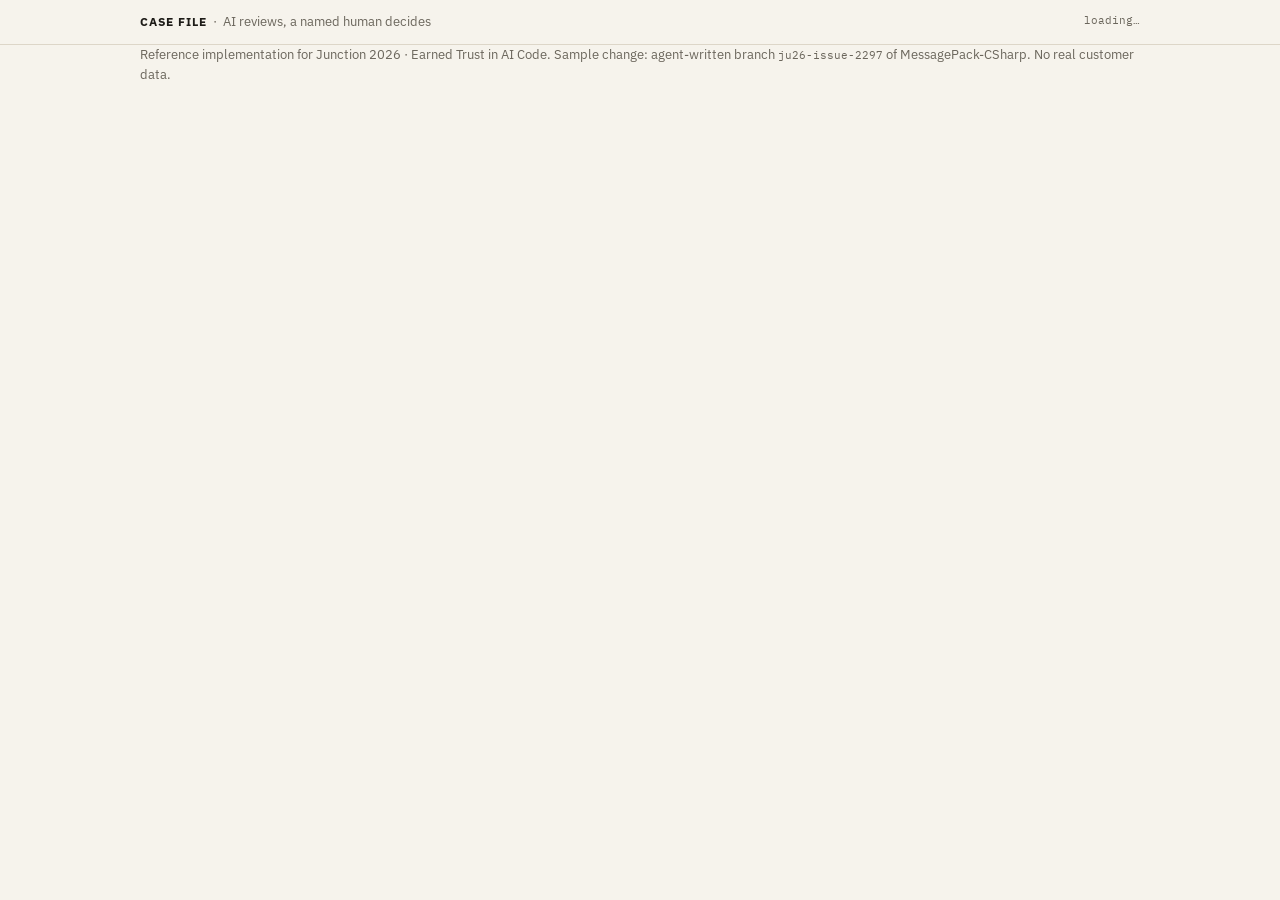
==== web/index.html @ 917d7ec3 "Case-file demo for agent change 2297: checks, review, sign-off server Co-Authored-By: Claude Opus 5." ====
<!doctype html>
<html lang="en">
<head>
<meta charset="utf-8">
<meta name="viewport" content="width=device-width, initial-scale=1">
<title>Case File · Earned Trust</title>
<link rel="preconnect" href="https://fonts.googleapis.com">
<link href="https://fonts.googleapis.com/css2?family=Fraunces:opsz,wght@9..144,500;9..144,700&family=IBM+Plex+Sans:wght@400;500;600&family=IBM+Plex+Mono:wght@400;500&display=swap" rel="stylesheet">
<style>
:root{
  --paper:#f6f3ec; --card:#fffdf8; --ink:#1d1b17; --muted:#6b665c; --rule:#ddd6c8;
  --proven:#2f7a4f; --proven-bg:#e3f1e8;
  --supported:#2d6a8f; --supported-bg:#e2eef5;
  --contested:#b4541a; --contested-bg:#fbeadf;
  --refused:#6b3fa0; --refused-bg:#efe6f8;
  --weak:#8a6d00; --weak-bg:#f7f0d4;
  --unchecked:#6b665c; --unchecked-bg:#ece8df;
  --accent:#1d1b17;
}
@media (prefers-color-scheme: dark){:root{
  --paper:#16150f; --card:#1f1d17; --ink:#ece7da; --muted:#a39d8f; --rule:#37332a;
  --proven:#7fcf9c; --proven-bg:#1c3125; --supported:#8cc3e6; --supported-bg:#1a2b36;
  --contested:#f0a06c; --contested-bg:#3a2417; --refused:#c7a5ef; --refused-bg:#2b2238;
  --weak:#e2c45a; --weak-bg:#332c12; --unchecked:#a39d8f; --unchecked-bg:#2a2720; --accent:#ece7da;
}}
*{box-sizing:border-box}
body{margin:0;background:var(--paper);color:var(--ink);font:15px/1.55 "IBM Plex Sans",system-ui,sans-serif}
code,.mono{font-family:"IBM Plex Mono",ui-monospace,monospace;font-size:.86em}
.wrap{max-width:1040px;margin:0 auto;padding:0 20px}
header.top{border-bottom:1px solid var(--rule);font-size:13px;color:var(--muted)}
header.top .wrap{display:flex;gap:18px;flex-wrap:wrap;justify-content:space-between;padding-block:12px}
header.top b{color:var(--ink);letter-spacing:.08em;text-transform:uppercase;font-size:12px}
h1,h2{font-family:Fraunces,Georgia,serif;font-weight:700;letter-spacing:-.01em}
h1{font-size:clamp(28px,4.4vw,44px);line-height:1.08;margin:34px 0 10px;overflow-wrap:anywhere}
h2{font-size:24px;margin:0 0 4px}
.lede{color:var(--muted);max-width:68ch;margin:0 0 6px}
section{padding:34px 0;border-bottom:1px solid var(--rule)}
.sec-head{display:flex;align-items:baseline;gap:12px;margin-bottom:16px;flex-wrap:wrap}
.sec-num{font-family:"IBM Plex Mono";color:var(--muted);font-size:13px}
.sub{color:var(--muted);font-size:14px;margin:0 0 18px;max-width:72ch}

.req{background:var(--card);border:1px solid var(--rule);border-left:4px solid var(--ink);padding:16px 18px;margin:20px 0;border-radius:4px}
.req .id{font-family:"IBM Plex Mono";font-weight:500;font-size:13px}
.req blockquote{margin:8px 0 10px;font-family:Fraunces,Georgia,serif;font-size:18px;line-height:1.4}
.req ul{margin:0;padding-left:0;list-style:none;font-size:14px}
.req li{padding:3px 0}.req li code{margin-right:8px;color:var(--muted)}

.funnel{display:grid;grid-template-columns:repeat(4,1fr);gap:10px;margin:26px 0 8px}
.fstep{background:var(--card);border:1px solid var(--rule);border-radius:6px;padding:14px 14px 12px;position:relative}
.fstep .n{font-family:Fraunces,Georgia,serif;font-size:40px;font-weight:700;line-height:1}
.fstep .l{font-size:13px;color:var(--muted);margin-top:6px}
.fstep.you{background:var(--ink);color:var(--paper);border-color:var(--ink)}
.fstep.you .l{color:var(--paper);opacity:.8}
.bar{display:flex;height:10px;border-radius:5px;overflow:hidden;margin:14px 0 4px;border:1px solid var(--rule)}
.bar span{display:block}
.legend{display:flex;gap:14px;flex-wrap:wrap;font-size:12px;color:var(--muted)}
.legend i{display:inline-block;width:9px;height:9px;border-radius:2px;margin-right:5px;vertical-align:-1px}

.chip{display:inline-block;font:500 11px/1 "IBM Plex Mono";text-transform:uppercase;letter-spacing:.06em;padding:5px 7px;border-radius:3px;white-space:nowrap}
.s-proven{color:var(--proven);background:var(--proven-bg)}
.s-supported{color:var(--supported);background:var(--supported-bg)}
.s-contested,.s-false{color:var(--contested);background:var(--contested-bg)}
.s-refused,.s-unstated{color:var(--refused);background:var(--refused-bg)}
.s-weak-evidence,.s-misleading,.s-partly-true{color:var(--weak);background:var(--weak-bg)}
.s-unchecked{color:var(--unchecked);background:var(--unchecked-bg)}

table{width:100%;border-collapse:collapse;font-size:14px}
th{text-align:left;font-weight:500;color:var(--muted);font-size:12px;text-transform:uppercase;letter-spacing:.06em;padding:8px 10px;border-bottom:1px solid var(--rule)}
td{padding:11px 10px;border-bottom:1px solid var(--rule);vertical-align:top}
td.q{font-family:Fraunces,Georgia,serif;font-size:16px}
.tbl{background:var(--card);border:1px solid var(--rule);border-radius:6px;overflow-x:auto}

.card{background:var(--card);border:1px solid var(--rule);border-radius:6px;margin:0 0 16px;overflow:hidden}
.card .hd{display:flex;gap:10px;align-items:center;padding:14px 18px 0;flex-wrap:wrap}
.card .hd .fid{font-family:"IBM Plex Mono";color:var(--muted);font-size:13px}
.card .hd .rq{margin-left:auto;font-family:"IBM Plex Mono";font-size:12px;color:var(--muted)}
.card h3{font-family:Fraunces,Georgia,serif;font-size:20px;margin:8px 18px 6px;line-height:1.25}
.card p{margin:0 18px 12px;max-width:80ch}
.ev{margin:0 18px 12px;border-top:1px dashed var(--rule)}
.ev-row{display:grid;grid-template-columns:86px 1fr;gap:10px;padding:9px 0;border-bottom:1px dashed var(--rule);font-size:13.5px}
.ev-row:last-child{border-bottom:0}
.ev-kind{font:500 10.5px/1.9 "IBM Plex Mono";text-transform:uppercase;letter-spacing:.06em;color:var(--muted)}
.ev-kind.machine::before{content:"■ ";color:var(--proven)}
.ev-kind.diff::before{content:"■ ";color:var(--supported)}
.ev-res{font-family:"IBM Plex Mono";font-size:12.5px;word-break:break-word}
.rerun{display:flex;gap:8px;align-items:flex-start;margin-top:5px}
.rerun code{flex:1;background:var(--paper);border:1px solid var(--rule);padding:5px 7px;border-radius:3px;font-size:11.5px;white-space:pre-wrap;word-break:break-all;color:var(--muted)}
.rerun button{font:11px "IBM Plex Mono";border:1px solid var(--rule);background:var(--card);color:var(--ink);padding:5px 7px;border-radius:3px;cursor:pointer}
.note{margin:0 18px 12px;padding:10px 12px;border-radius:4px;font-size:13.5px;background:var(--paper)}
.note b{font-weight:600}
.ask{background:var(--ink);color:var(--paper);padding:14px 18px;margin-top:4px}
.ask .qq{font-family:Fraunces,Georgia,serif;font-size:17px;margin-bottom:10px}
.ask label{display:inline-flex;gap:6px;align-items:center;margin:0 16px 6px 0;font-size:14px;cursor:pointer}
.ask input{accent-color:var(--paper)}
.opts{margin:0 18px 12px;padding-left:18px;font-size:14px}

.grid2{display:grid;grid-template-columns:1fr 1fr;gap:16px}
.mini{background:var(--card);border:1px solid var(--rule);border-radius:6px;padding:14px 16px}
.mini h4{margin:6px 0 4px;font-size:15px;font-weight:600}
.mini p{margin:0;font-size:13.5px;color:var(--muted)}
details{margin-top:8px;font-size:13px}
summary{cursor:pointer;color:var(--muted)}
.hist{font-family:"IBM Plex Mono";font-size:12px;margin-top:8px}
.hist div{display:flex;gap:10px;padding:2px 0}.hist div span:first-child{min-width:40px;text-align:right;color:var(--muted)}

.trust{font:500 11px "IBM Plex Mono";text-transform:uppercase;letter-spacing:.05em}
.t-machine-verified{color:var(--proven)}.t-earned{color:var(--supported)}.t-probation{color:var(--weak)}.t-never-delegated{color:var(--refused)}

.receipt{background:var(--card);border:1px solid var(--ink);border-radius:6px;padding:22px;font-size:14px;position:relative}
.receipt h3{font-family:Fraunces,Georgia,serif;margin:0 0 4px;font-size:22px}
.receipt .meta{font-family:"IBM Plex Mono";font-size:12px;color:var(--muted);margin-bottom:16px}
.receipt h4{font-size:12px;text-transform:uppercase;letter-spacing:.08em;color:var(--muted);margin:18px 0 6px;font-weight:500}
.receipt ul{margin:0;padding-left:18px}.receipt li{margin:3px 0}
.receipt input[type=text],.receipt textarea{width:100%;font:inherit;background:var(--paper);color:var(--ink);border:1px solid var(--rule);border-radius:4px;padding:9px 10px}
.receipt textarea{min-height:84px;resize:vertical}
.dec{display:flex;gap:8px;flex-wrap:wrap}
.dec label{border:1px solid var(--rule);padding:8px 12px;border-radius:4px;cursor:pointer;background:var(--paper)}
.dec input{margin-right:6px}
.sign{margin-top:18px;display:flex;gap:14px;align-items:center;flex-wrap:wrap}
.sign button{font:600 15px "IBM Plex Sans";background:var(--ink);color:var(--paper);border:0;padding:12px 22px;border-radius:4px;cursor:pointer}
.sign button:disabled{opacity:.4;cursor:not-allowed}
.sign .why{font-size:13px;color:var(--muted)}
.warn{color:var(--contested)}
.log td{font-size:13px}
footer{padding:30px 0 60px;color:var(--muted);font-size:13px}
@media (max-width:760px){
  .funnel{grid-template-columns:1fr 1fr}
  .grid2{grid-template-columns:1fr}
  .ev-row{grid-template-columns:1fr}
  .card .hd .rq{margin-left:0}
}
</style>
</head>
<body>
<header class="top"><div class="wrap">
  <span><b>Case file</b> &nbsp;·&nbsp; AI reviews, a named human decides</span>
  <span class="mono" id="meta">loading…</span>
</div></header>

<main class="wrap" id="app"></main>

<footer class="wrap">
  Reference implementation for Junction 2026 · Earned Trust in AI Code. Sample change: agent-written branch
  <code>ju26-issue-2297</code> of MessagePack-CSharp. No real customer data.
</footer>

<script>
const $ = (s, el=document) => el.querySelector(s);
const esc = s => String(s ?? "").replace(/[&<>"']/g, c => ({"&":"&amp;","<":"&lt;",">":"&gt;",'"':"&quot;","'":"&#39;"}[c]));
const LABEL = {"proven":"Proven","supported":"Supported","contested":"Contested","refused":"Refused to decide",
  "weak-evidence":"Weak evidence","unchecked":"Not checked","false":"False","partly-true":"Partly true",
  "misleading":"Misleading","unstated":"Not mentioned"};
const chip = s => `<span class="chip s-${s}">${LABEL[s]||s}</span>`;
const short = p => p.split("/").pop();

async function main(){
  const c = await (await fetch("/api/case/2297")).json();
  const r = c.review, k = c.checks, ch = r.change;
  const snap = k.checks.find(x=>x.id==="snapshot-shape"), pairs = k.checks.find(x=>x.id==="template-pairs");
  const decide = r.findings.filter(f=>["contested","refused"].includes(f.status));
  const glance = r.findings.filter(f=>!["contested","refused"].includes(f.status));
  const total = k.files_total, proven = snap.passed, nDecide = decide.length;
  const skim = total - proven;
  $("#meta").textContent = `${ch.id} · commit ${k.head_commit.slice(0,8)} · evidence ${c.evidence_hash}`;

  $("#app").innerHTML = `
  <h1>${esc(ch.title)}</h1>
  <p class="lede">Written by a ${esc(ch.author)}. Reviewed by ${esc(ch.reviewer)}.
  The reviewer does not approve anything: it sorts what it can prove from what a person must decide, and shows its evidence.</p>

  <div class="req">
    <span class="id">${esc(ch.requirement.id)}</span> · <a href="${esc(ch.requirement.source)}">source issue</a>
    <blockquote>“${esc(ch.requirement.text)}”</blockquote>
    <ul>${ch.requirement.acceptance.map(a=>`<li><code>${a.id}</code>${esc(a.text)}</li>`).join("")}</ul>
  </div>

  <div class="funnel">
    <div class="fstep"><div class="n">${total}</div><div class="l">files changed, ${k.lines[0]} lines added</div></div>
    <div class="fstep"><div class="n">${proven}</div><div class="l">proven by a re-runnable check. Nobody needs to read them</div></div>
    <div class="fstep"><div class="n">${skim - 0}</div><div class="l">left after the checks, grouped into ${glance.length + nDecide} findings</div></div>
    <div class="fstep you"><div class="n">${nDecide}</div><div class="l">decisions only the owner can make</div></div>
  </div>
  <div class="bar">
    <span style="flex:${proven};background:var(--proven)"></span>
    <span style="flex:${skim-1};background:var(--supported)"></span>
    <span style="flex:1;background:var(--refused)"></span>
  </div>
  <div class="legend"><span><i style="background:var(--proven)"></i>machine-proven</span><span><i style="background:var(--supported)"></i>explained, glance</span><span><i style="background:var(--refused)"></i>policy file, human decides</span></div>

  <section>
    <div class="sec-head"><span class="sec-num">01</span><h2>The story the change tells, checked</h2></div>
    <p class="sub">An agent's account of its own change is a set of claims, not evidence. Each claim is checked against the diff and against outside sources.</p>
    <div class="tbl"><table>
      <tr><th>The change says</th><th>Where</th><th>Verdict</th><th>See</th></tr>
      ${r.story.map(s=>`<tr><td class="q">${esc(s.claim)}</td><td class="mono">${esc(s.where)}</td><td>${chip(s.verdict)}</td><td class="mono"><a href="#${s.ref}">${s.ref}</a></td></tr>`).join("")}
    </table></div>
  </section>

  <section>
    <div class="sec-head"><span class="sec-num">02</span><h2>Needs your decision</h2></div>
    <p class="sub">What the reviewer found that changes whether the requirement is met, and what it refused to decide. Answer these and you have reviewed the risky part of the change.</p>
    ${decide.map(findingCard).join("")}
  </section>

  <section>
    <div class="sec-head"><span class="sec-num">03</span><h2>Worth a glance</h2></div>
    <p class="sub">Explained by the reviewer, with the reason shown. Read the summary; open the evidence only if it does not add up.</p>
    ${glance.map(findingCard).join("")}
  </section>

  <section>
    <div class="sec-head"><span class="sec-num">04</span><h2>Proven by machine</h2></div>
    <p class="sub">Deterministic checks with no language model involved. Anyone can re-run them and get the same answer.</p>
    <div class="grid2">
      <div class="mini">${chip("proven")}<h4>${esc(r.proven[0].title)}</h4>
        <p>${esc(snap.method)} Linked to <code>${r.proven[0].requirement}</code>.</p>
        <div class="rerun"><code>${esc(snap.rerun)}</code><button data-copy>copy</button></div>
        <details><summary>Every line added across ${proven} files</summary><div class="hist">
          ${k.snapshot_histogram.map(([l,n])=>`<div><span>${n}</span><span>${esc(l)}</span></div>`).join("")}</div></details>
        <details><summary>${snap.failed} exceptions, explained by F2</summary><div class="hist">
          ${snap.exceptions.map(e=>`<div><span>✕</span><span>${esc(short(e.file))}</span></div>`).join("")}</div></details>
      </div>
      <div class="mini">${chip("proven")}<h4>${esc(r.proven[1].title)}</h4>
        <p>${esc(pairs.method)}</p>
        <div class="hist">${pairs.pairs.map(p=>`<div><span>${p.tt_attrs}=${p.cs_attrs}</span><span>${esc(short(p.template))}</span></div>`).join("")}</div>
        <h4 style="margin-top:14px">${esc(r.proven[2].title)}</h4>
      </div>
    </div>
  </section>

  <section>
    <div class="sec-head"><span class="sec-num">05</span><h2>Not checked, and why</h2></div>
    <p class="sub">The reviewer states what it did not check, so the owner signs off knowing it.</p>
    <div class="tbl"><table>
      <tr><th>Not checked</th><th>Why</th></tr>
      ${r.not_checked.map(n=>`<tr><td>${chip("unchecked")} &nbsp;${esc(n.what)}</td><td>${esc(n.why)}</td></tr>`).join("")}
    </table></div>
  </section>

  <section>
    <div class="sec-head"><span class="sec-num">06</span><h2>Where human attention goes</h2></div>
    <p class="sub">Risk: <b>${esc(r.routing.risk)}</b>. ${esc(r.routing.why)} How much a person reads depends on how much trust each area has earned from past reviews.</p>
    <div class="tbl"><table>
      <tr><th>Area</th><th>Files</th><th>Trust</th><th>Human effort</th></tr>
      ${r.routing.areas.map(a=>`<tr><td>${esc(a.area)}</td><td class="mono">${a.files}</td><td class="trust t-${a.trust.replace(/ /g,"-")}">${esc(a.trust)}</td><td>${esc(a.human)}</td></tr>`).join("")}
    </table></div>
  </section>

  <section id="signoff">
    <div class="sec-head"><span class="sec-num">07</span><h2>Sign-off</h2></div>
    <p class="sub">The owner signs what was checked, what was not, and the risk they accept. The signature is tied to this commit and this evidence; if either changes, the sign-off is void.</p>
    <div class="receipt">
      <h3>Receipt · ${esc(ch.id)} → ${esc(ch.requirement.id)}</h3>
      <div class="meta">commit ${k.head_commit.slice(0,12)} · evidence ${c.evidence_hash}</div>
      <h4>Checked, and by what</h4>
      <ul>
        <li>${proven} of ${snap.passed+snap.failed} generated snapshots: shape check (machine)</li>
        <li>${pairs.passed} template pairs: consistency check (machine)</li>
        <li>Attribute availability on netstandard2.0 / .NET Framework 4.6.2: reference-assembly metadata (machine)</li>
        <li>Story vs diff, side fixes, test quality: AI reviewer, findings ${r.findings.map(f=>f.id).join(", ")}</li>
        <li id="r-owner-checks">Decisions on ${decide.map(f=>f.id).join(" and ")}: you</li>
      </ul>
      <h4>Not checked</h4>
      <ul>${r.not_checked.map(n=>`<li>${esc(n.what)}</li>`).join("")}</ul>
      <h4>Spot-check the reviewer (optional, counts towards its track record)</h4>
      <div class="dec">${r.findings.concat(r.proven).map(f=>`<label><input type="checkbox" name="spot" value="${f.id}">${f.id} looked right</label>`).join("")}</div>
      <h4>Residual risk I accept</h4>
      <textarea id="risk" placeholder="e.g. Not run on a netstandard2.0 consumer; relying on reference-assembly metadata."></textarea>
      <h4>Decision</h4>
      <div class="dec">
        <label><input type="radio" name="dec" value="accept">Accept</label>
        <label><input type="radio" name="dec" value="accept-with-conditions">Accept with conditions</label>
        <label><input type="radio" name="dec" value="reject">Send back to the agent</label>
      </div>
      <h4>Owner</h4>
      <input type="text" id="owner" placeholder="Your full name" autocomplete="name">
      <div class="sign"><button id="signbtn" disabled>Sign as owner</button><span class="why" id="why"></span></div>
    </div>
    <h4 style="margin:26px 0 8px;font-size:12px;text-transform:uppercase;letter-spacing:.08em;color:var(--muted);font-weight:500">Decision log</h4>
    <div class="tbl log"><table id="log"></table></div>
  </section>`;

  document.querySelectorAll("[data-copy]").forEach(b=>b.onclick=()=>{
    navigator.clipboard?.writeText(b.previousElementSibling.textContent); b.textContent="copied";});
  const update = () => {
    const missing = [];
    decide.forEach(f=>{ if(!document.querySelector(`input[name="ans-${f.id}"]:checked`)) missing.push(`answer ${f.id}`); });
    if(!document.querySelector('input[name="dec"]:checked')) missing.push("pick a decision");
    if(!$("#risk").value.trim()) missing.push("state the residual risk");
    if($("#owner").value.trim().split(/\s+/).length<2) missing.push("sign with your full name");
    $("#signbtn").disabled = missing.length>0;
    $("#why").innerHTML = missing.length ? "Still needed: "+missing.join(", ") : "Ready. Your name goes on this change.";
  };
  document.addEventListener("input", update); update();
  $("#signbtn").onclick = async () => {
    const answers = {};
    decide.forEach(f=>answers[f.id]=document.querySelector(`input[name="ans-${f.id}"]:checked`).value);
    const res = await fetch("/api/signoff",{method:"POST",headers:{"Content-Type":"application/json"},body:JSON.stringify({
      change:"2297", evidence_hash:c.evidence_hash, owner:$("#owner").value, answers,
      decision:document.querySelector('input[name="dec"]:checked').value, residual_risk:$("#risk").value,
      spot_checked:[...document.querySelectorAll('input[name="spot"]:checked')].map(x=>x.value)})});
    const j = await res.json();
    $("#why").innerHTML = res.ok ? `Signed ${esc(j.at)}.` : `<span class="warn">${esc(j.error)}</span>`;
    loadLog();
  };
  loadLog();
}

function findingCard(f){
  return `<div class="card" id="${f.id}">
    <div class="hd">${chip(f.status)}<span class="fid">${f.id} · ${esc(f.severity)}</span>
      <span class="rq">${f.requirement ? "→ "+esc(f.requirement) : "→ no requirement asks for this"}</span></div>
    <h3>${esc(f.title)}</h3>
    <p>${esc(f.summary)}</p>
    <div class="ev">${f.evidence.map(e=>`<div class="ev-row"><div class="ev-kind ${e.kind}">${e.kind}</div><div>
      <div>${esc(e.label)}</div><div class="ev-res">${esc(e.result)}</div>
      ${e.rerun?`<div class="rerun"><code>${esc(e.rerun)}</code><button data-copy>copy</button></div>`:""}</div></div>`).join("")}</div>
    ${f.refusal_reason?`<div class="note"><b>Why the reviewer refused:</b> ${esc(f.refusal_reason)}</div>`:""}
    ${f.would_be_wrong_if?`<div class="note"><b>This finding would be wrong if:</b> ${esc(f.would_be_wrong_if)}</div>`:""}
    ${f.suggestion?`<div class="note"><b>Suggested fix:</b> ${esc(f.suggestion)}</div>`:""}
    ${f.owner_question?`<div class="ask"><div class="qq">${esc(f.owner_question)}</div>
      ${(f.options||["Yes, fix before merge","No, keep as is","Unsure, ask a maintainer"]).map(o=>`<label><input type="radio" name="ans-${f.id}" value="${esc(o)}">${esc(o)}</label>`).join("")}</div>`:""}
  </div>`;
}

async function loadLog(){
  const rows = await (await fetch("/api/signoffs")).json();
  $("#log").innerHTML = `<tr><th>When (UTC)</th><th>Owner</th><th>Decision</th><th>Commit · evidence</th><th>Residual risk</th></tr>` +
    (rows.length ? rows.slice().reverse().map(r=>`<tr><td class="mono">${esc(r.at)}</td><td>${esc(r.owner)}</td><td>${esc(r.decision)}</td>
      <td class="mono">${esc(r.commit.slice(0,8))} · ${esc(r.evidence_hash)}</td><td>${esc(r.residual_risk)}</td></tr>`).join("")
      : `<tr><td colspan="5">No sign-offs yet. Nothing merges without one.</td></tr>`);
}
main();
</script>
</body>
</html>
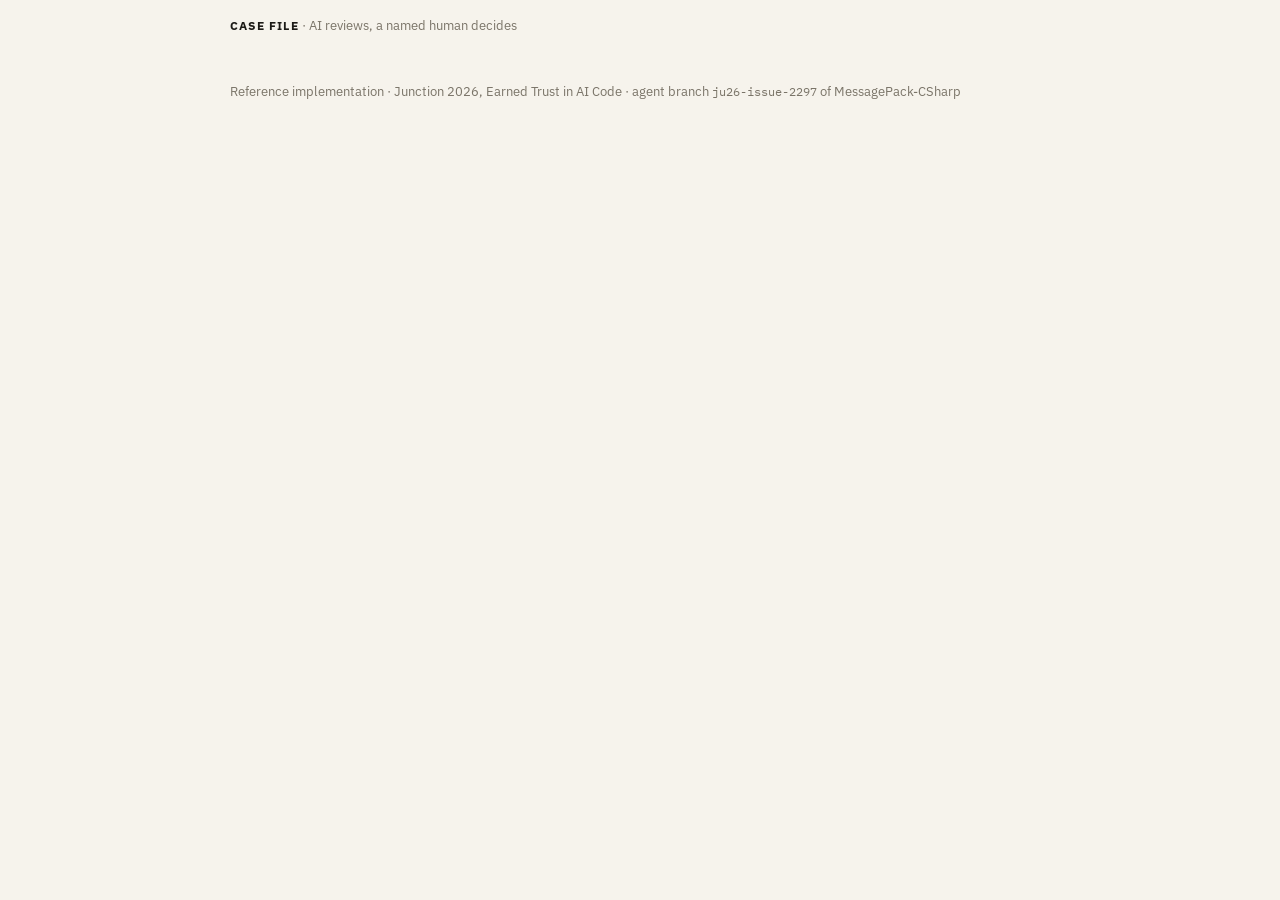
==== commit dcb8b98b: "Simplify case file page and show safety rules Co-Authored-By: Claude Opus 5.5 <noreply@anthropic.com" ====
--- a/web/index.html
+++ b/web/index.html
@@ -5,330 +5,227 @@
 <meta name="viewport" content="width=device-width, initial-scale=1">
 <title>Case File · Earned Trust</title>
 <link rel="preconnect" href="https://fonts.googleapis.com">
-<link href="https://fonts.googleapis.com/css2?family=Fraunces:opsz,wght@9..144,500;9..144,700&family=IBM+Plex+Sans:wght@400;500;600&family=IBM+Plex+Mono:wght@400;500&display=swap" rel="stylesheet">
+<link href="https://fonts.googleapis.com/css2?family=Fraunces:opsz,wght@9..144,600;9..144,700&family=IBM+Plex+Sans:wght@400;500;600&family=IBM+Plex+Mono:wght@400;500&display=swap" rel="stylesheet">
 <style>
 :root{
-  --paper:#f6f3ec; --card:#fffdf8; --ink:#1d1b17; --muted:#6b665c; --rule:#ddd6c8;
-  --proven:#2f7a4f; --proven-bg:#e3f1e8;
-  --supported:#2d6a8f; --supported-bg:#e2eef5;
-  --contested:#b4541a; --contested-bg:#fbeadf;
-  --refused:#6b3fa0; --refused-bg:#efe6f8;
-  --weak:#8a6d00; --weak-bg:#f7f0d4;
-  --unchecked:#6b665c; --unchecked-bg:#ece8df;
-  --accent:#1d1b17;
+  --paper:#f6f3ec; --card:#fffdf8; --ink:#1d1b17; --muted:#7a7468; --rule:#e2dccf;
+  --green:#2f7a4f; --green-bg:#e3f1e8; --amber:#b4541a; --amber-bg:#fbeadf;
+  --violet:#6b3fa0; --violet-bg:#efe6f8; --grey-bg:#ece8df;
 }
 @media (prefers-color-scheme: dark){:root{
-  --paper:#16150f; --card:#1f1d17; --ink:#ece7da; --muted:#a39d8f; --rule:#37332a;
-  --proven:#7fcf9c; --proven-bg:#1c3125; --supported:#8cc3e6; --supported-bg:#1a2b36;
-  --contested:#f0a06c; --contested-bg:#3a2417; --refused:#c7a5ef; --refused-bg:#2b2238;
-  --weak:#e2c45a; --weak-bg:#332c12; --unchecked:#a39d8f; --unchecked-bg:#2a2720; --accent:#ece7da;
+  --paper:#16150f; --card:#1f1d17; --ink:#ece7da; --muted:#a39d8f; --rule:#34302a;
+  --green:#7fcf9c; --green-bg:#1c3125; --amber:#f0a06c; --amber-bg:#3a2417;
+  --violet:#c7a5ef; --violet-bg:#2b2238; --grey-bg:#2a2720;
 }}
 *{box-sizing:border-box}
-body{margin:0;background:var(--paper);color:var(--ink);font:15px/1.55 "IBM Plex Sans",system-ui,sans-serif}
-code,.mono{font-family:"IBM Plex Mono",ui-monospace,monospace;font-size:.86em}
-.wrap{max-width:1040px;margin:0 auto;padding:0 20px}
-header.top{border-bottom:1px solid var(--rule);font-size:13px;color:var(--muted)}
-header.top .wrap{display:flex;gap:18px;flex-wrap:wrap;justify-content:space-between;padding-block:12px}
-header.top b{color:var(--ink);letter-spacing:.08em;text-transform:uppercase;font-size:12px}
-h1,h2{font-family:Fraunces,Georgia,serif;font-weight:700;letter-spacing:-.01em}
-h1{font-size:clamp(28px,4.4vw,44px);line-height:1.08;margin:34px 0 10px;overflow-wrap:anywhere}
-h2{font-size:24px;margin:0 0 4px}
-.lede{color:var(--muted);max-width:68ch;margin:0 0 6px}
-section{padding:34px 0;border-bottom:1px solid var(--rule)}
-.sec-head{display:flex;align-items:baseline;gap:12px;margin-bottom:16px;flex-wrap:wrap}
-.sec-num{font-family:"IBM Plex Mono";color:var(--muted);font-size:13px}
-.sub{color:var(--muted);font-size:14px;margin:0 0 18px;max-width:72ch}
-
-.req{background:var(--card);border:1px solid var(--rule);border-left:4px solid var(--ink);padding:16px 18px;margin:20px 0;border-radius:4px}
-.req .id{font-family:"IBM Plex Mono";font-weight:500;font-size:13px}
-.req blockquote{margin:8px 0 10px;font-family:Fraunces,Georgia,serif;font-size:18px;line-height:1.4}
-.req ul{margin:0;padding-left:0;list-style:none;font-size:14px}
-.req li{padding:3px 0}.req li code{margin-right:8px;color:var(--muted)}
-
-.funnel{display:grid;grid-template-columns:repeat(4,1fr);gap:10px;margin:26px 0 8px}
-.fstep{background:var(--card);border:1px solid var(--rule);border-radius:6px;padding:14px 14px 12px;position:relative}
-.fstep .n{font-family:Fraunces,Georgia,serif;font-size:40px;font-weight:700;line-height:1}
-.fstep .l{font-size:13px;color:var(--muted);margin-top:6px}
-.fstep.you{background:var(--ink);color:var(--paper);border-color:var(--ink)}
-.fstep.you .l{color:var(--paper);opacity:.8}
-.bar{display:flex;height:10px;border-radius:5px;overflow:hidden;margin:14px 0 4px;border:1px solid var(--rule)}
+body{margin:0;background:var(--paper);color:var(--ink);font:15px/1.5 "IBM Plex Sans",system-ui,sans-serif}
+.mono{font-family:"IBM Plex Mono",ui-monospace,monospace;font-size:12px}
+.wrap{max-width:860px;margin:0 auto;padding:0 20px}
+h1,h2,h3{font-family:Fraunces,Georgia,serif;letter-spacing:-.01em;margin:0}
+a{color:inherit}
+
+.top{display:flex;justify-content:space-between;gap:12px;flex-wrap:wrap;padding:16px 0;color:var(--muted);font-size:13px}
+.top b{color:var(--ink);text-transform:uppercase;letter-spacing:.1em;font-size:12px}
+
+.hero{padding:40px 0 34px}
+.hero h1{font-size:clamp(34px,6vw,58px);line-height:1.02;font-weight:700}
+.hero h1 em{font-style:normal;color:var(--muted)}
+.req{margin-top:16px;color:var(--muted);max-width:60ch}
+.req .mono{color:var(--ink);margin-right:6px}
+.bar{display:flex;height:8px;border-radius:4px;overflow:hidden;margin-top:26px;gap:2px}
 .bar span{display:block}
-.legend{display:flex;gap:14px;flex-wrap:wrap;font-size:12px;color:var(--muted)}
-.legend i{display:inline-block;width:9px;height:9px;border-radius:2px;margin-right:5px;vertical-align:-1px}
-
-.chip{display:inline-block;font:500 11px/1 "IBM Plex Mono";text-transform:uppercase;letter-spacing:.06em;padding:5px 7px;border-radius:3px;white-space:nowrap}
-.s-proven{color:var(--proven);background:var(--proven-bg)}
-.s-supported{color:var(--supported);background:var(--supported-bg)}
-.s-contested,.s-false{color:var(--contested);background:var(--contested-bg)}
-.s-refused,.s-unstated{color:var(--refused);background:var(--refused-bg)}
-.s-weak-evidence,.s-misleading,.s-partly-true{color:var(--weak);background:var(--weak-bg)}
-.s-unchecked{color:var(--unchecked);background:var(--unchecked-bg)}
-
-table{width:100%;border-collapse:collapse;font-size:14px}
-th{text-align:left;font-weight:500;color:var(--muted);font-size:12px;text-transform:uppercase;letter-spacing:.06em;padding:8px 10px;border-bottom:1px solid var(--rule)}
-td{padding:11px 10px;border-bottom:1px solid var(--rule);vertical-align:top}
-td.q{font-family:Fraunces,Georgia,serif;font-size:16px}
-.tbl{background:var(--card);border:1px solid var(--rule);border-radius:6px;overflow-x:auto}
-
-.card{background:var(--card);border:1px solid var(--rule);border-radius:6px;margin:0 0 16px;overflow:hidden}
-.card .hd{display:flex;gap:10px;align-items:center;padding:14px 18px 0;flex-wrap:wrap}
-.card .hd .fid{font-family:"IBM Plex Mono";color:var(--muted);font-size:13px}
-.card .hd .rq{margin-left:auto;font-family:"IBM Plex Mono";font-size:12px;color:var(--muted)}
-.card h3{font-family:Fraunces,Georgia,serif;font-size:20px;margin:8px 18px 6px;line-height:1.25}
-.card p{margin:0 18px 12px;max-width:80ch}
-.ev{margin:0 18px 12px;border-top:1px dashed var(--rule)}
-.ev-row{display:grid;grid-template-columns:86px 1fr;gap:10px;padding:9px 0;border-bottom:1px dashed var(--rule);font-size:13.5px}
-.ev-row:last-child{border-bottom:0}
-.ev-kind{font:500 10.5px/1.9 "IBM Plex Mono";text-transform:uppercase;letter-spacing:.06em;color:var(--muted)}
-.ev-kind.machine::before{content:"■ ";color:var(--proven)}
-.ev-kind.diff::before{content:"■ ";color:var(--supported)}
-.ev-res{font-family:"IBM Plex Mono";font-size:12.5px;word-break:break-word}
-.rerun{display:flex;gap:8px;align-items:flex-start;margin-top:5px}
-.rerun code{flex:1;background:var(--paper);border:1px solid var(--rule);padding:5px 7px;border-radius:3px;font-size:11.5px;white-space:pre-wrap;word-break:break-all;color:var(--muted)}
-.rerun button{font:11px "IBM Plex Mono";border:1px solid var(--rule);background:var(--card);color:var(--ink);padding:5px 7px;border-radius:3px;cursor:pointer}
-.note{margin:0 18px 12px;padding:10px 12px;border-radius:4px;font-size:13.5px;background:var(--paper)}
-.note b{font-weight:600}
-.ask{background:var(--ink);color:var(--paper);padding:14px 18px;margin-top:4px}
-.ask .qq{font-family:Fraunces,Georgia,serif;font-size:17px;margin-bottom:10px}
-.ask label{display:inline-flex;gap:6px;align-items:center;margin:0 16px 6px 0;font-size:14px;cursor:pointer}
-.ask input{accent-color:var(--paper)}
-.opts{margin:0 18px 12px;padding-left:18px;font-size:14px}
-
-.grid2{display:grid;grid-template-columns:1fr 1fr;gap:16px}
-.mini{background:var(--card);border:1px solid var(--rule);border-radius:6px;padding:14px 16px}
-.mini h4{margin:6px 0 4px;font-size:15px;font-weight:600}
-.mini p{margin:0;font-size:13.5px;color:var(--muted)}
-details{margin-top:8px;font-size:13px}
-summary{cursor:pointer;color:var(--muted)}
-.hist{font-family:"IBM Plex Mono";font-size:12px;margin-top:8px}
-.hist div{display:flex;gap:10px;padding:2px 0}.hist div span:first-child{min-width:40px;text-align:right;color:var(--muted)}
-
-.trust{font:500 11px "IBM Plex Mono";text-transform:uppercase;letter-spacing:.05em}
-.t-machine-verified{color:var(--proven)}.t-earned{color:var(--supported)}.t-probation{color:var(--weak)}.t-never-delegated{color:var(--refused)}
-
-.receipt{background:var(--card);border:1px solid var(--ink);border-radius:6px;padding:22px;font-size:14px;position:relative}
-.receipt h3{font-family:Fraunces,Georgia,serif;margin:0 0 4px;font-size:22px}
-.receipt .meta{font-family:"IBM Plex Mono";font-size:12px;color:var(--muted);margin-bottom:16px}
-.receipt h4{font-size:12px;text-transform:uppercase;letter-spacing:.08em;color:var(--muted);margin:18px 0 6px;font-weight:500}
-.receipt ul{margin:0;padding-left:18px}.receipt li{margin:3px 0}
-.receipt input[type=text],.receipt textarea{width:100%;font:inherit;background:var(--paper);color:var(--ink);border:1px solid var(--rule);border-radius:4px;padding:9px 10px}
-.receipt textarea{min-height:84px;resize:vertical}
-.dec{display:flex;gap:8px;flex-wrap:wrap}
-.dec label{border:1px solid var(--rule);padding:8px 12px;border-radius:4px;cursor:pointer;background:var(--paper)}
-.dec input{margin-right:6px}
-.sign{margin-top:18px;display:flex;gap:14px;align-items:center;flex-wrap:wrap}
-.sign button{font:600 15px "IBM Plex Sans";background:var(--ink);color:var(--paper);border:0;padding:12px 22px;border-radius:4px;cursor:pointer}
-.sign button:disabled{opacity:.4;cursor:not-allowed}
-.sign .why{font-size:13px;color:var(--muted)}
-.warn{color:var(--contested)}
-.log td{font-size:13px}
-footer{padding:30px 0 60px;color:var(--muted);font-size:13px}
-@media (max-width:760px){
-  .funnel{grid-template-columns:1fr 1fr}
-  .grid2{grid-template-columns:1fr}
-  .ev-row{grid-template-columns:1fr}
-  .card .hd .rq{margin-left:0}
+.legend{display:flex;gap:18px;flex-wrap:wrap;font-size:12.5px;color:var(--muted);margin-top:8px}
+.legend i{display:inline-block;width:8px;height:8px;border-radius:2px;margin-right:6px}
+
+section{padding:34px 0;border-top:1px solid var(--rule)}
+h2{font-size:24px;margin-bottom:18px}
+h2 small{font:400 13px "IBM Plex Sans";color:var(--muted);margin-left:8px;letter-spacing:0}
+
+/* Safety rules */
+.rules{display:grid;gap:8px}
+.rule{display:grid;grid-template-columns:34px 1fr auto;gap:14px;align-items:center;background:var(--card);border:1px solid var(--rule);border-radius:8px;padding:12px 16px}
+.rule .n{font:500 12px "IBM Plex Mono";color:var(--muted)}
+.rule .t{font-weight:600}
+.rule .d{font-size:13px;color:var(--muted)}
+.rule .s{text-align:right}
+.rule .hit{font-size:12.5px;color:var(--muted);margin-top:4px}
+.rule.triggered{border-color:var(--amber);box-shadow:inset 3px 0 0 var(--amber)}
+.pill{display:inline-block;font:500 10.5px/1 "IBM Plex Mono";text-transform:uppercase;letter-spacing:.07em;padding:5px 8px;border-radius:20px;white-space:nowrap}
+.p-triggered,.p-contested{color:var(--amber);background:var(--amber-bg)}
+.p-enforced,.p-proven,.p-supported{color:var(--green);background:var(--green-bg)}
+.p-refused{color:var(--violet);background:var(--violet-bg)}
+.p-weak-evidence,.p-unchecked{color:var(--muted);background:var(--grey-bg)}
+.rule a{text-decoration:none;border-bottom:1px solid var(--rule)}
+
+/* Decisions */
+.dcard{background:var(--card);border:1px solid var(--rule);border-radius:10px;padding:20px 22px;margin-bottom:14px}
+.dcard .row{display:flex;gap:10px;align-items:center;flex-wrap:wrap;margin-bottom:10px}
+.dcard .row .mono{color:var(--muted)}
+.dcard h3{font-size:22px;margin-bottom:6px}
+.dcard p{margin:0 0 16px;color:var(--muted)}
+.choices{display:flex;gap:8px;flex-wrap:wrap}
+.choices label{cursor:pointer}
+.choices input{position:absolute;opacity:0}
+.choices span{display:inline-block;border:1px solid var(--rule);border-radius:6px;padding:8px 14px;font-size:14px;background:var(--paper)}
+.choices input:checked+span{background:var(--ink);color:var(--paper);border-color:var(--ink)}
+.choices input:focus-visible+span{outline:2px solid var(--amber)}
+details{margin-top:14px}
+summary{cursor:pointer;color:var(--muted);font-size:13px;list-style:none}
+summary::before{content:"▸ "}details[open] summary::before{content:"▾ "}
+.ev{margin-top:10px;font-size:13px;display:grid;gap:10px}
+.ev .lbl{color:var(--muted)}
+.ev code{display:block;font:12px/1.5 "IBM Plex Mono";background:var(--paper);border:1px solid var(--rule);border-radius:4px;padding:6px 8px;white-space:pre-wrap;word-break:break-word;margin-top:3px}
+.ev .wrong{border-left:2px solid var(--rule);padding-left:10px;color:var(--muted)}
+
+/* Handled */
+.handled{display:grid;gap:0;background:var(--card);border:1px solid var(--rule);border-radius:10px}
+.handled>div{display:grid;grid-template-columns:110px 1fr;gap:14px;padding:12px 18px;border-bottom:1px solid var(--rule);align-items:baseline}
+.handled>div:last-child{border-bottom:0}
+.handled .x{font-size:13px;color:var(--muted)}
+
+/* Sign */
+.sign{background:var(--card);border:1.5px solid var(--ink);border-radius:10px;padding:22px}
+.sign .meta{color:var(--muted);margin-bottom:16px}
+.sign label.f{display:block;font-size:12px;text-transform:uppercase;letter-spacing:.08em;color:var(--muted);margin:16px 0 6px}
+.sign input[type=text],.sign textarea{width:100%;font:inherit;background:var(--paper);color:var(--ink);border:1px solid var(--rule);border-radius:6px;padding:9px 11px}
+.sign textarea{min-height:60px;resize:vertical}
+.go{display:flex;gap:14px;align-items:center;flex-wrap:wrap;margin-top:18px}
+.go button{font:600 15px "IBM Plex Sans";background:var(--ink);color:var(--paper);border:0;padding:12px 22px;border-radius:6px;cursor:pointer}
+.go button:disabled{opacity:.35;cursor:not-allowed}
+.go .why{font-size:13px;color:var(--muted)}
+.warn{color:var(--amber)}
+.log{margin-top:18px;font-size:13px}
+.log div{display:flex;gap:12px;flex-wrap:wrap;padding:8px 0;border-bottom:1px solid var(--rule)}
+.log .mono{color:var(--muted)}
+footer{padding:30px 0 60px;color:var(--muted);font-size:12.5px}
+@media (max-width:640px){
+  .rule{grid-template-columns:1fr;gap:6px}.rule .s{text-align:left}.rule .n{display:none}
+  .handled>div{grid-template-columns:1fr;gap:4px}
 }
 </style>
 </head>
 <body>
-<header class="top"><div class="wrap">
-  <span><b>Case file</b> &nbsp;·&nbsp; AI reviews, a named human decides</span>
-  <span class="mono" id="meta">loading…</span>
-</div></header>
-
-<main class="wrap" id="app"></main>
-
-<footer class="wrap">
-  Reference implementation for Junction 2026 · Earned Trust in AI Code. Sample change: agent-written branch
-  <code>ju26-issue-2297</code> of MessagePack-CSharp. No real customer data.
-</footer>
+<div class="wrap">
+  <div class="top"><span><b>Case file</b> · AI reviews, a named human decides</span><span class="mono" id="meta"></span></div>
+  <main id="app"></main>
+  <footer>Reference implementation · Junction 2026, Earned Trust in AI Code · agent branch <span class="mono">ju26-issue-2297</span> of MessagePack-CSharp</footer>
+</div>
 
 <script>
-const $ = (s, el=document) => el.querySelector(s);
+const $ = s => document.querySelector(s);
 const esc = s => String(s ?? "").replace(/[&<>"']/g, c => ({"&":"&amp;","<":"&lt;",">":"&gt;",'"':"&quot;","'":"&#39;"}[c]));
-const LABEL = {"proven":"Proven","supported":"Supported","contested":"Contested","refused":"Refused to decide",
-  "weak-evidence":"Weak evidence","unchecked":"Not checked","false":"False","partly-true":"Partly true",
-  "misleading":"Misleading","unstated":"Not mentioned"};
-const chip = s => `<span class="chip s-${s}">${LABEL[s]||s}</span>`;
-const short = p => p.split("/").pop();
+const LBL = {"weak-evidence":"weak evidence","unchecked":"not checked"};
+const pill = s => `<span class="pill p-${s}">${LBL[s]||s}</span>`;
 
 async function main(){
   const c = await (await fetch("/api/case/2297")).json();
   const r = c.review, k = c.checks, ch = r.change;
-  const snap = k.checks.find(x=>x.id==="snapshot-shape"), pairs = k.checks.find(x=>x.id==="template-pairs");
-  const decide = r.findings.filter(f=>["contested","refused"].includes(f.status));
-  const glance = r.findings.filter(f=>!["contested","refused"].includes(f.status));
-  const total = k.files_total, proven = snap.passed, nDecide = decide.length;
-  const skim = total - proven;
-  $("#meta").textContent = `${ch.id} · commit ${k.head_commit.slice(0,8)} · evidence ${c.evidence_hash}`;
+  const snap = k.checks.find(x => x.id === "snapshot-shape");
+  const decide = r.findings.filter(f => ["contested","refused"].includes(f.status));
+  const other = r.findings.filter(f => !decide.includes(f));
+  $("#meta").textContent = `commit ${k.head_commit.slice(0,8)} · evidence ${c.evidence_hash}`;
 
   $("#app").innerHTML = `
-  <h1>${esc(ch.title)}</h1>
-  <p class="lede">Written by a ${esc(ch.author)}. Reviewed by ${esc(ch.reviewer)}.
-  The reviewer does not approve anything: it sorts what it can prove from what a person must decide, and shows its evidence.</p>
-
-  <div class="req">
-    <span class="id">${esc(ch.requirement.id)}</span> · <a href="${esc(ch.requirement.source)}">source issue</a>
-    <blockquote>“${esc(ch.requirement.text)}”</blockquote>
-    <ul>${ch.requirement.acceptance.map(a=>`<li><code>${a.id}</code>${esc(a.text)}</li>`).join("")}</ul>
+  <div class="hero">
+    <h1>${k.files_total} files changed.<br><em>${decide.length} need you.</em></h1>
+    <div class="req"><span class="mono">${esc(ch.requirement.id)}</span>${esc(ch.title)}. Written by an agent, reviewed by AI, signed by a person.</div>
+    <div class="bar">
+      <span style="flex:${snap.passed};background:var(--green)"></span>
+      <span style="flex:${k.files_total - snap.passed - 1};background:var(--muted);opacity:.45"></span>
+      <span style="flex:4;background:var(--amber)"></span>
+    </div>
+    <div class="legend">
+      <span><i style="background:var(--green)"></i>${snap.passed} proven by machine</span>
+      <span><i style="background:var(--muted);opacity:.45"></i>${k.files_total - snap.passed} explained by the reviewer</span>
+      <span><i style="background:var(--amber)"></i>${decide.length} decisions for the owner</span>
+    </div>
   </div>
 
-  <div class="funnel">
-    <div class="fstep"><div class="n">${total}</div><div class="l">files changed, ${k.lines[0]} lines added</div></div>
-    <div class="fstep"><div class="n">${proven}</div><div class="l">proven by a re-runnable check. Nobody needs to read them</div></div>
-    <div class="fstep"><div class="n">${skim - 0}</div><div class="l">left after the checks, grouped into ${glance.length + nDecide} findings</div></div>
-    <div class="fstep you"><div class="n">${nDecide}</div><div class="l">decisions only the owner can make</div></div>
-  </div>
-  <div class="bar">
-    <span style="flex:${proven};background:var(--proven)"></span>
-    <span style="flex:${skim-1};background:var(--supported)"></span>
-    <span style="flex:1;background:var(--refused)"></span>
-  </div>
-  <div class="legend"><span><i style="background:var(--proven)"></i>machine-proven</span><span><i style="background:var(--supported)"></i>explained, glance</span><span><i style="background:var(--refused)"></i>policy file, human decides</span></div>
-
-  <section>
-    <div class="sec-head"><span class="sec-num">01</span><h2>The story the change tells, checked</h2></div>
-    <p class="sub">An agent's account of its own change is a set of claims, not evidence. Each claim is checked against the diff and against outside sources.</p>
-    <div class="tbl"><table>
-      <tr><th>The change says</th><th>Where</th><th>Verdict</th><th>See</th></tr>
-      ${r.story.map(s=>`<tr><td class="q">${esc(s.claim)}</td><td class="mono">${esc(s.where)}</td><td>${chip(s.verdict)}</td><td class="mono"><a href="#${s.ref}">${s.ref}</a></td></tr>`).join("")}
-    </table></div>
+  <section>
+    <h2>Safety rules <small>${r.rules.filter(x=>x.state==="triggered").length} triggered on this change</small></h2>
+    <div class="rules">${r.rules.map(x => `
+      <div class="rule ${x.state}">
+        <div class="n">${x.id}</div>
+        <div><div class="t">${esc(x.rule)}</div><div class="d">${esc(x.detail)}</div></div>
+        <div class="s">${pill(x.state)}<div class="hit">${x.ref ? `<a href="#${x.ref}">${esc(x.hit)}</a>` : esc(x.hit)}</div></div>
+      </div>`).join("")}</div>
   </section>
 
   <section>
-    <div class="sec-head"><span class="sec-num">02</span><h2>Needs your decision</h2></div>
-    <p class="sub">What the reviewer found that changes whether the requirement is met, and what it refused to decide. Answer these and you have reviewed the risky part of the change.</p>
-    ${decide.map(findingCard).join("")}
+    <h2>Your decisions</h2>
+    ${decide.map(f => `
+      <div class="dcard" id="${f.id}">
+        <div class="row">${pill(f.status)}<span class="mono">${f.id} · ${f.requirement ? esc(f.requirement) : "no requirement asks for this"}</span></div>
+        <h3>${esc(f.short_title)}</h3>
+        <p>${esc(f.oneliner)}</p>
+        <div class="choices">${f.options.map(o => `<label><input type="radio" name="ans-${f.id}" value="${esc(o)}"><span>${esc(o)}</span></label>`).join("")}</div>
+        ${evidence(f)}
+      </div>`).join("")}
   </section>
 
   <section>
-    <div class="sec-head"><span class="sec-num">03</span><h2>Worth a glance</h2></div>
-    <p class="sub">Explained by the reviewer, with the reason shown. Read the summary; open the evidence only if it does not add up.</p>
-    ${glance.map(findingCard).join("")}
+    <h2>Handled without you</h2>
+    <div class="handled">
+      <div>${pill("proven")}<div>${snap.passed} generated files contain only the new attribute <div class="x">Re-runnable diff check, no AI involved.</div></div></div>
+      ${other.map(f => `<div>${pill(f.status)}<div>${esc(f.short_title)}<div class="x">${esc(f.oneliner)}</div></div></div>`).join("")}
+      <div>${pill("unchecked")}<div>${r.not_checked.length} things not checked<div class="x">${r.not_checked.map(n => esc(n.what)).join(" · ")}</div></div></div>
+    </div>
   </section>
 
   <section>
-    <div class="sec-head"><span class="sec-num">04</span><h2>Proven by machine</h2></div>
-    <p class="sub">Deterministic checks with no language model involved. Anyone can re-run them and get the same answer.</p>
-    <div class="grid2">
-      <div class="mini">${chip("proven")}<h4>${esc(r.proven[0].title)}</h4>
-        <p>${esc(snap.method)} Linked to <code>${r.proven[0].requirement}</code>.</p>
-        <div class="rerun"><code>${esc(snap.rerun)}</code><button data-copy>copy</button></div>
-        <details><summary>Every line added across ${proven} files</summary><div class="hist">
-          ${k.snapshot_histogram.map(([l,n])=>`<div><span>${n}</span><span>${esc(l)}</span></div>`).join("")}</div></details>
-        <details><summary>${snap.failed} exceptions, explained by F2</summary><div class="hist">
-          ${snap.exceptions.map(e=>`<div><span>✕</span><span>${esc(short(e.file))}</span></div>`).join("")}</div></details>
+    <h2>Sign-off</h2>
+    <div class="sign">
+      <div class="meta mono">${esc(ch.id)} → ${esc(ch.requirement.id)} · commit ${k.head_commit.slice(0,8)} · evidence ${c.evidence_hash}</div>
+      <div class="choices">
+        <label><input type="radio" name="dec" value="accept"><span>Accept</span></label>
+        <label><input type="radio" name="dec" value="accept-with-conditions"><span>Accept with conditions</span></label>
+        <label><input type="radio" name="dec" value="reject"><span>Send back to agent</span></label>
       </div>
-      <div class="mini">${chip("proven")}<h4>${esc(r.proven[1].title)}</h4>
-        <p>${esc(pairs.method)}</p>
-        <div class="hist">${pairs.pairs.map(p=>`<div><span>${p.tt_attrs}=${p.cs_attrs}</span><span>${esc(short(p.template))}</span></div>`).join("")}</div>
-        <h4 style="margin-top:14px">${esc(r.proven[2].title)}</h4>
-      </div>
-    </div>
-  </section>
-
-  <section>
-    <div class="sec-head"><span class="sec-num">05</span><h2>Not checked, and why</h2></div>
-    <p class="sub">The reviewer states what it did not check, so the owner signs off knowing it.</p>
-    <div class="tbl"><table>
-      <tr><th>Not checked</th><th>Why</th></tr>
-      ${r.not_checked.map(n=>`<tr><td>${chip("unchecked")} &nbsp;${esc(n.what)}</td><td>${esc(n.why)}</td></tr>`).join("")}
-    </table></div>
-  </section>
-
-  <section>
-    <div class="sec-head"><span class="sec-num">06</span><h2>Where human attention goes</h2></div>
-    <p class="sub">Risk: <b>${esc(r.routing.risk)}</b>. ${esc(r.routing.why)} How much a person reads depends on how much trust each area has earned from past reviews.</p>
-    <div class="tbl"><table>
-      <tr><th>Area</th><th>Files</th><th>Trust</th><th>Human effort</th></tr>
-      ${r.routing.areas.map(a=>`<tr><td>${esc(a.area)}</td><td class="mono">${a.files}</td><td class="trust t-${a.trust.replace(/ /g,"-")}">${esc(a.trust)}</td><td>${esc(a.human)}</td></tr>`).join("")}
-    </table></div>
-  </section>
-
-  <section id="signoff">
-    <div class="sec-head"><span class="sec-num">07</span><h2>Sign-off</h2></div>
-    <p class="sub">The owner signs what was checked, what was not, and the risk they accept. The signature is tied to this commit and this evidence; if either changes, the sign-off is void.</p>
-    <div class="receipt">
-      <h3>Receipt · ${esc(ch.id)} → ${esc(ch.requirement.id)}</h3>
-      <div class="meta">commit ${k.head_commit.slice(0,12)} · evidence ${c.evidence_hash}</div>
-      <h4>Checked, and by what</h4>
-      <ul>
-        <li>${proven} of ${snap.passed+snap.failed} generated snapshots: shape check (machine)</li>
-        <li>${pairs.passed} template pairs: consistency check (machine)</li>
-        <li>Attribute availability on netstandard2.0 / .NET Framework 4.6.2: reference-assembly metadata (machine)</li>
-        <li>Story vs diff, side fixes, test quality: AI reviewer, findings ${r.findings.map(f=>f.id).join(", ")}</li>
-        <li id="r-owner-checks">Decisions on ${decide.map(f=>f.id).join(" and ")}: you</li>
-      </ul>
-      <h4>Not checked</h4>
-      <ul>${r.not_checked.map(n=>`<li>${esc(n.what)}</li>`).join("")}</ul>
-      <h4>Spot-check the reviewer (optional, counts towards its track record)</h4>
-      <div class="dec">${r.findings.concat(r.proven).map(f=>`<label><input type="checkbox" name="spot" value="${f.id}">${f.id} looked right</label>`).join("")}</div>
-      <h4>Residual risk I accept</h4>
-      <textarea id="risk" placeholder="e.g. Not run on a netstandard2.0 consumer; relying on reference-assembly metadata."></textarea>
-      <h4>Decision</h4>
-      <div class="dec">
-        <label><input type="radio" name="dec" value="accept">Accept</label>
-        <label><input type="radio" name="dec" value="accept-with-conditions">Accept with conditions</label>
-        <label><input type="radio" name="dec" value="reject">Send back to the agent</label>
-      </div>
-      <h4>Owner</h4>
-      <input type="text" id="owner" placeholder="Your full name" autocomplete="name">
-      <div class="sign"><button id="signbtn" disabled>Sign as owner</button><span class="why" id="why"></span></div>
-    </div>
-    <h4 style="margin:26px 0 8px;font-size:12px;text-transform:uppercase;letter-spacing:.08em;color:var(--muted);font-weight:500">Decision log</h4>
-    <div class="tbl log"><table id="log"></table></div>
+      <label class="f" for="risk">Residual risk I accept</label>
+      <textarea id="risk">Not compiled for a netstandard2.0 consumer; relying on reference-assembly metadata.</textarea>
+      <label class="f" for="owner">Owner</label>
+      <input type="text" id="owner" placeholder="Full name" autocomplete="name">
+      <div class="go"><button id="signbtn" disabled>Sign</button><span class="why" id="why"></span></div>
+      <div class="log" id="log"></div>
+    </div>
   </section>`;
 
-  document.querySelectorAll("[data-copy]").forEach(b=>b.onclick=()=>{
-    navigator.clipboard?.writeText(b.previousElementSibling.textContent); b.textContent="copied";});
   const update = () => {
-    const missing = [];
-    decide.forEach(f=>{ if(!document.querySelector(`input[name="ans-${f.id}"]:checked`)) missing.push(`answer ${f.id}`); });
-    if(!document.querySelector('input[name="dec"]:checked')) missing.push("pick a decision");
-    if(!$("#risk").value.trim()) missing.push("state the residual risk");
-    if($("#owner").value.trim().split(/\s+/).length<2) missing.push("sign with your full name");
-    $("#signbtn").disabled = missing.length>0;
-    $("#why").innerHTML = missing.length ? "Still needed: "+missing.join(", ") : "Ready. Your name goes on this change.";
+    const miss = [];
+    decide.forEach(f => { if (!document.querySelector(`input[name="ans-${f.id}"]:checked`)) miss.push(f.id); });
+    if (!document.querySelector('input[name="dec"]:checked')) miss.push("decision");
+    if (!$("#risk").value.trim()) miss.push("residual risk");
+    if ($("#owner").value.trim().split(/\s+/).length < 2) miss.push("full name");
+    $("#signbtn").disabled = miss.length > 0;
+    $("#why").textContent = miss.length ? "Needed: " + miss.join(", ") : "Your name goes on this change.";
   };
-  document.addEventListener("input", update); update();
+  document.addEventListener("input", update); document.addEventListener("change", update); update();
+
   $("#signbtn").onclick = async () => {
     const answers = {};
-    decide.forEach(f=>answers[f.id]=document.querySelector(`input[name="ans-${f.id}"]:checked`).value);
-    const res = await fetch("/api/signoff",{method:"POST",headers:{"Content-Type":"application/json"},body:JSON.stringify({
+    decide.forEach(f => answers[f.id] = document.querySelector(`input[name="ans-${f.id}"]:checked`).value);
+    const res = await fetch("/api/signoff", {method:"POST", headers:{"Content-Type":"application/json"}, body:JSON.stringify({
       change:"2297", evidence_hash:c.evidence_hash, owner:$("#owner").value, answers,
-      decision:document.querySelector('input[name="dec"]:checked').value, residual_risk:$("#risk").value,
-      spot_checked:[...document.querySelectorAll('input[name="spot"]:checked')].map(x=>x.value)})});
+      decision:document.querySelector('input[name="dec"]:checked').value, residual_risk:$("#risk").value})});
     const j = await res.json();
-    $("#why").innerHTML = res.ok ? `Signed ${esc(j.at)}.` : `<span class="warn">${esc(j.error)}</span>`;
+    $("#why").innerHTML = res.ok ? "Signed." : `<span class="warn">${esc(j.error)}</span>`;
     loadLog();
   };
   loadLog();
 }
 
-function findingCard(f){
-  return `<div class="card" id="${f.id}">
-    <div class="hd">${chip(f.status)}<span class="fid">${f.id} · ${esc(f.severity)}</span>
-      <span class="rq">${f.requirement ? "→ "+esc(f.requirement) : "→ no requirement asks for this"}</span></div>
-    <h3>${esc(f.title)}</h3>
-    <p>${esc(f.summary)}</p>
-    <div class="ev">${f.evidence.map(e=>`<div class="ev-row"><div class="ev-kind ${e.kind}">${e.kind}</div><div>
-      <div>${esc(e.label)}</div><div class="ev-res">${esc(e.result)}</div>
-      ${e.rerun?`<div class="rerun"><code>${esc(e.rerun)}</code><button data-copy>copy</button></div>`:""}</div></div>`).join("")}</div>
-    ${f.refusal_reason?`<div class="note"><b>Why the reviewer refused:</b> ${esc(f.refusal_reason)}</div>`:""}
-    ${f.would_be_wrong_if?`<div class="note"><b>This finding would be wrong if:</b> ${esc(f.would_be_wrong_if)}</div>`:""}
-    ${f.suggestion?`<div class="note"><b>Suggested fix:</b> ${esc(f.suggestion)}</div>`:""}
-    ${f.owner_question?`<div class="ask"><div class="qq">${esc(f.owner_question)}</div>
-      ${(f.options||["Yes, fix before merge","No, keep as is","Unsure, ask a maintainer"]).map(o=>`<label><input type="radio" name="ans-${f.id}" value="${esc(o)}">${esc(o)}</label>`).join("")}</div>`:""}
-  </div>`;
+function evidence(f){
+  return `<details><summary>Evidence</summary><div class="ev">
+    ${f.evidence.map(e => `<div><span class="lbl">${esc(e.label)}</span><code>${esc(e.result)}</code>${e.rerun ? `<code>$ ${esc(e.rerun)}</code>` : ""}</div>`).join("")}
+    ${f.refusal_reason ? `<div class="wrong">Why the AI refused: ${esc(f.refusal_reason)}</div>` : ""}
+    ${f.would_be_wrong_if ? `<div class="wrong">Would be wrong if: ${esc(f.would_be_wrong_if)}</div>` : ""}
+  </div></details>`;
 }
 
 async function loadLog(){
   const rows = await (await fetch("/api/signoffs")).json();
-  $("#log").innerHTML = `<tr><th>When (UTC)</th><th>Owner</th><th>Decision</th><th>Commit · evidence</th><th>Residual risk</th></tr>` +
-    (rows.length ? rows.slice().reverse().map(r=>`<tr><td class="mono">${esc(r.at)}</td><td>${esc(r.owner)}</td><td>${esc(r.decision)}</td>
-      <td class="mono">${esc(r.commit.slice(0,8))} · ${esc(r.evidence_hash)}</td><td>${esc(r.residual_risk)}</td></tr>`).join("")
-      : `<tr><td colspan="5">No sign-offs yet. Nothing merges without one.</td></tr>`);
+  $("#log").innerHTML = rows.slice().reverse().map(x =>
+    `<div><span class="mono">${esc(x.at)}</span><b>${esc(x.owner)}</b><span>${esc(x.decision)}</span><span class="mono">${esc(x.evidence_hash)}</span></div>`).join("");
 }
 main();
 </script>
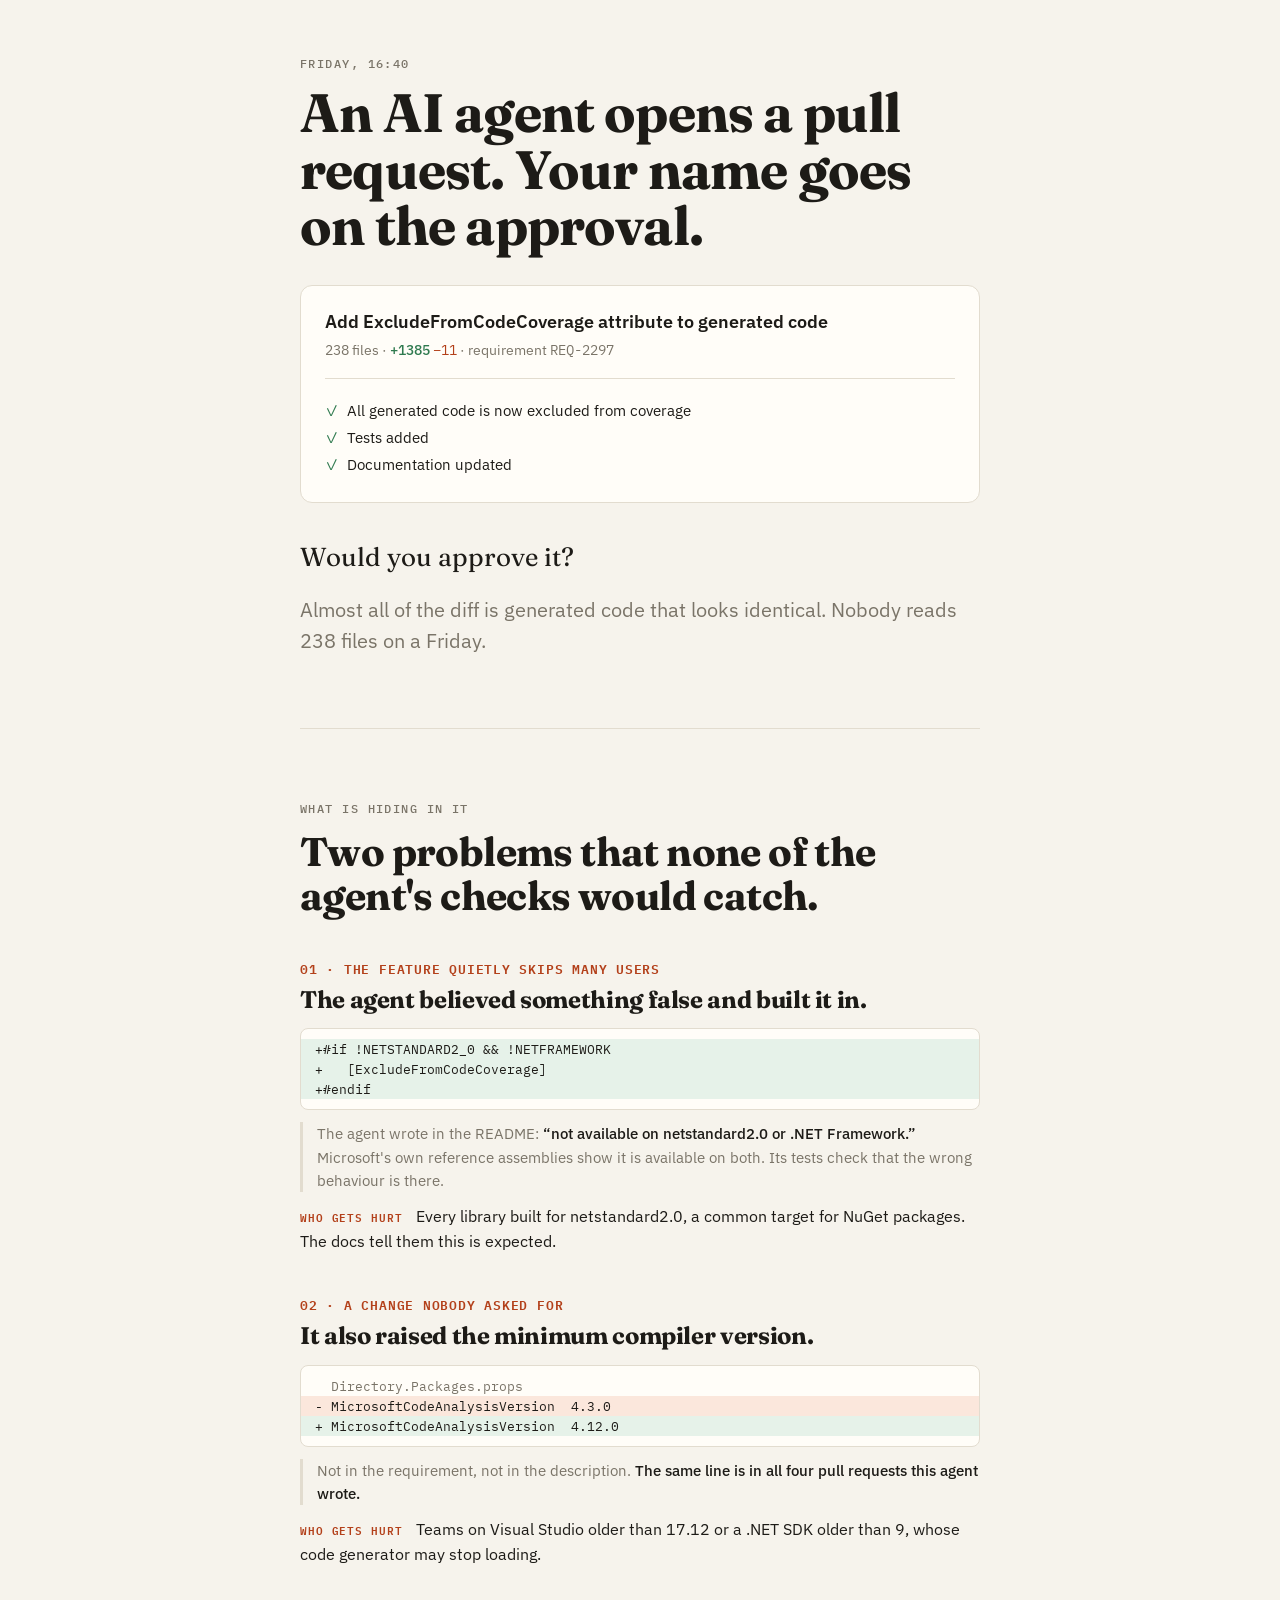
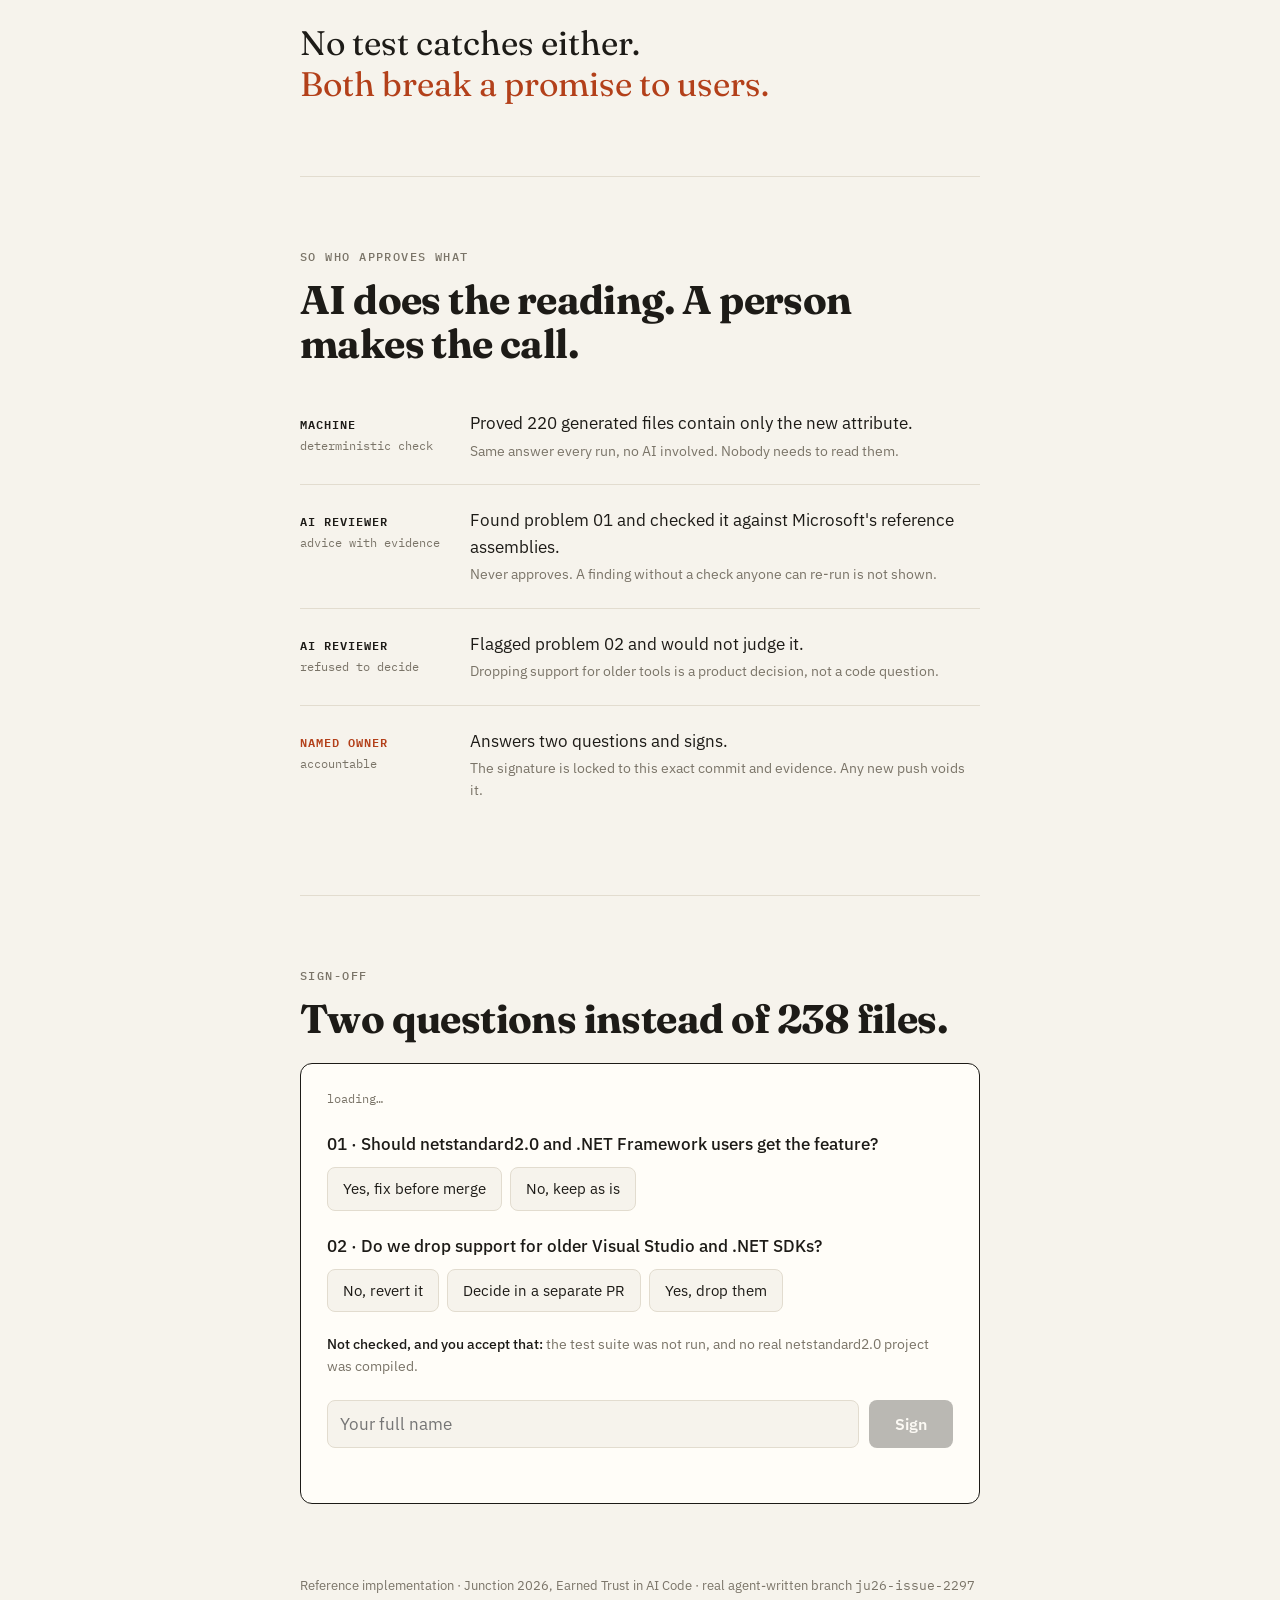
==== commit 376f5c7c: "Rebuild case page as a story of why human approval is needed Co-Authored-By: Claude Opus 5.5 <norepl" ====
--- a/web/index.html
+++ b/web/index.html
@@ -3,229 +3,231 @@
 <head>
 <meta charset="utf-8">
 <meta name="viewport" content="width=device-width, initial-scale=1">
-<title>Case File · Earned Trust</title>
+<title>Earned Trust · Case 2297</title>
 <link rel="preconnect" href="https://fonts.googleapis.com">
 <link href="https://fonts.googleapis.com/css2?family=Fraunces:opsz,wght@9..144,600;9..144,700&family=IBM+Plex+Sans:wght@400;500;600&family=IBM+Plex+Mono:wght@400;500&display=swap" rel="stylesheet">
 <style>
 :root{
   --paper:#f6f3ec; --card:#fffdf8; --ink:#1d1b17; --muted:#7a7468; --rule:#e2dccf;
-  --green:#2f7a4f; --green-bg:#e3f1e8; --amber:#b4541a; --amber-bg:#fbeadf;
-  --violet:#6b3fa0; --violet-bg:#efe6f8; --grey-bg:#ece8df;
+  --green:#2f7a4f; --red:#b3401a; --red-bg:#fbe7dc; --add:#e6f2e9; --del:#fbe7dc;
 }
 @media (prefers-color-scheme: dark){:root{
   --paper:#16150f; --card:#1f1d17; --ink:#ece7da; --muted:#a39d8f; --rule:#34302a;
-  --green:#7fcf9c; --green-bg:#1c3125; --amber:#f0a06c; --amber-bg:#3a2417;
-  --violet:#c7a5ef; --violet-bg:#2b2238; --grey-bg:#2a2720;
+  --green:#7fcf9c; --red:#f0a06c; --red-bg:#3a2417; --add:#1c3125; --del:#3a2417;
 }}
 *{box-sizing:border-box}
-body{margin:0;background:var(--paper);color:var(--ink);font:15px/1.5 "IBM Plex Sans",system-ui,sans-serif}
-.mono{font-family:"IBM Plex Mono",ui-monospace,monospace;font-size:12px}
-.wrap{max-width:860px;margin:0 auto;padding:0 20px}
-h1,h2,h3{font-family:Fraunces,Georgia,serif;letter-spacing:-.01em;margin:0}
-a{color:inherit}
-
-.top{display:flex;justify-content:space-between;gap:12px;flex-wrap:wrap;padding:16px 0;color:var(--muted);font-size:13px}
-.top b{color:var(--ink);text-transform:uppercase;letter-spacing:.1em;font-size:12px}
-
-.hero{padding:40px 0 34px}
-.hero h1{font-size:clamp(34px,6vw,58px);line-height:1.02;font-weight:700}
-.hero h1 em{font-style:normal;color:var(--muted)}
-.req{margin-top:16px;color:var(--muted);max-width:60ch}
-.req .mono{color:var(--ink);margin-right:6px}
-.bar{display:flex;height:8px;border-radius:4px;overflow:hidden;margin-top:26px;gap:2px}
-.bar span{display:block}
-.legend{display:flex;gap:18px;flex-wrap:wrap;font-size:12.5px;color:var(--muted);margin-top:8px}
-.legend i{display:inline-block;width:8px;height:8px;border-radius:2px;margin-right:6px}
-
-section{padding:34px 0;border-top:1px solid var(--rule)}
-h2{font-size:24px;margin-bottom:18px}
-h2 small{font:400 13px "IBM Plex Sans";color:var(--muted);margin-left:8px;letter-spacing:0}
-
-/* Safety rules */
-.rules{display:grid;gap:8px}
-.rule{display:grid;grid-template-columns:34px 1fr auto;gap:14px;align-items:center;background:var(--card);border:1px solid var(--rule);border-radius:8px;padding:12px 16px}
-.rule .n{font:500 12px "IBM Plex Mono";color:var(--muted)}
-.rule .t{font-weight:600}
-.rule .d{font-size:13px;color:var(--muted)}
-.rule .s{text-align:right}
-.rule .hit{font-size:12.5px;color:var(--muted);margin-top:4px}
-.rule.triggered{border-color:var(--amber);box-shadow:inset 3px 0 0 var(--amber)}
-.pill{display:inline-block;font:500 10.5px/1 "IBM Plex Mono";text-transform:uppercase;letter-spacing:.07em;padding:5px 8px;border-radius:20px;white-space:nowrap}
-.p-triggered,.p-contested{color:var(--amber);background:var(--amber-bg)}
-.p-enforced,.p-proven,.p-supported{color:var(--green);background:var(--green-bg)}
-.p-refused{color:var(--violet);background:var(--violet-bg)}
-.p-weak-evidence,.p-unchecked{color:var(--muted);background:var(--grey-bg)}
-.rule a{text-decoration:none;border-bottom:1px solid var(--rule)}
-
-/* Decisions */
-.dcard{background:var(--card);border:1px solid var(--rule);border-radius:10px;padding:20px 22px;margin-bottom:14px}
-.dcard .row{display:flex;gap:10px;align-items:center;flex-wrap:wrap;margin-bottom:10px}
-.dcard .row .mono{color:var(--muted)}
-.dcard h3{font-size:22px;margin-bottom:6px}
-.dcard p{margin:0 0 16px;color:var(--muted)}
+body{margin:0;background:var(--paper);color:var(--ink);font:17px/1.55 "IBM Plex Sans",system-ui,sans-serif}
+.wrap{max-width:720px;margin:0 auto;padding:0 20px}
+h1,h2,h3{font-family:Fraunces,Georgia,serif;letter-spacing:-.015em;margin:0;font-weight:700}
+.mono,pre{font-family:"IBM Plex Mono",ui-monospace,monospace}
+.kicker{font:500 12px "IBM Plex Mono";text-transform:uppercase;letter-spacing:.12em;color:var(--muted);margin-bottom:14px}
+section{padding:72px 0;border-top:1px solid var(--rule)}
+section:first-of-type{border-top:0;padding-top:56px}
+h1{font-size:clamp(34px,6vw,54px);line-height:1.05}
+h2{font-size:clamp(28px,4.5vw,40px);line-height:1.1;margin-bottom:22px}
+p.big{font-size:20px;color:var(--muted);margin:16px 0 0;max-width:34em}
+
+/* The pull request as it arrives */
+.pr{background:var(--card);border:1px solid var(--rule);border-radius:12px;padding:22px 24px;margin-top:30px}
+.pr .t{font-weight:600;font-size:18px}
+.pr .m{font-size:14px;color:var(--muted);margin-top:4px}
+.pr .m b{color:var(--green);font-weight:500}.pr .m i{font-style:normal;color:var(--red)}
+.pr .say{margin-top:16px;padding-top:16px;border-top:1px solid var(--rule);font-size:15px}
+.pr .say div{margin:4px 0}.pr .say span{color:var(--green);margin-right:8px}
+.q{font-family:Fraunces,Georgia,serif;font-size:26px;margin-top:34px}
+
+/* The two problems */
+.prob{margin-top:40px}
+.prob .n{font:600 13px "IBM Plex Mono";color:var(--red);letter-spacing:.06em}
+.prob h3{font-size:24px;margin:6px 0 14px;line-height:1.2}
+pre{margin:0;font-size:12.5px;line-height:1.6;background:var(--card);border:1px solid var(--rule);border-radius:8px;padding:10px 0;overflow-x:auto}
+pre span{display:block;padding:0 14px;white-space:pre}
+pre .a{background:var(--add)}pre .d{background:var(--del)}pre .c{color:var(--muted)}
+.claim{margin-top:12px;font-size:15px;border-left:3px solid var(--rule);padding-left:14px;color:var(--muted)}
+.claim b{color:var(--ink);font-weight:500}
+.hurt{margin-top:12px;font-size:16px}
+.hurt::before{content:"Who gets hurt  ";font:600 11px "IBM Plex Mono";text-transform:uppercase;letter-spacing:.08em;color:var(--red);margin-right:6px}
+.punch{margin-top:56px;font-family:Fraunces,Georgia,serif;font-size:clamp(26px,4vw,34px);line-height:1.2}
+.punch em{font-style:normal;color:var(--red)}
+
+/* Who decides what */
+.who{display:grid;gap:0;margin-top:8px}
+.who>div{display:grid;grid-template-columns:150px 1fr;gap:20px;padding:22px 0;border-bottom:1px solid var(--rule)}
+.who>div:last-child{border-bottom:0}
+.who .r{font:600 12px "IBM Plex Mono";text-transform:uppercase;letter-spacing:.08em;padding-top:4px}
+.who .r small{display:block;font-weight:400;color:var(--muted);text-transform:none;letter-spacing:0;font-size:12px;margin-top:4px}
+.who .x{font-size:17px}
+.who .x .s{font-size:14px;color:var(--muted);margin-top:4px}
+.who .human .r{color:var(--red)}
+
+/* Sign */
+.sign{background:var(--card);border:1.5px solid var(--ink);border-radius:12px;padding:26px}
+.sign .meta{font-size:12px;color:var(--muted)}
+.qrow{margin-top:22px}
+.qrow .ql{font-weight:500;margin-bottom:10px}
 .choices{display:flex;gap:8px;flex-wrap:wrap}
 .choices label{cursor:pointer}
 .choices input{position:absolute;opacity:0}
-.choices span{display:inline-block;border:1px solid var(--rule);border-radius:6px;padding:8px 14px;font-size:14px;background:var(--paper)}
+.choices span{display:inline-block;border:1px solid var(--rule);border-radius:8px;padding:9px 15px;font-size:15px;background:var(--paper)}
 .choices input:checked+span{background:var(--ink);color:var(--paper);border-color:var(--ink)}
-.choices input:focus-visible+span{outline:2px solid var(--amber)}
-details{margin-top:14px}
-summary{cursor:pointer;color:var(--muted);font-size:13px;list-style:none}
-summary::before{content:"▸ "}details[open] summary::before{content:"▾ "}
-.ev{margin-top:10px;font-size:13px;display:grid;gap:10px}
-.ev .lbl{color:var(--muted)}
-.ev code{display:block;font:12px/1.5 "IBM Plex Mono";background:var(--paper);border:1px solid var(--rule);border-radius:4px;padding:6px 8px;white-space:pre-wrap;word-break:break-word;margin-top:3px}
-.ev .wrong{border-left:2px solid var(--rule);padding-left:10px;color:var(--muted)}
-
-/* Handled */
-.handled{display:grid;gap:0;background:var(--card);border:1px solid var(--rule);border-radius:10px}
-.handled>div{display:grid;grid-template-columns:110px 1fr;gap:14px;padding:12px 18px;border-bottom:1px solid var(--rule);align-items:baseline}
-.handled>div:last-child{border-bottom:0}
-.handled .x{font-size:13px;color:var(--muted)}
-
-/* Sign */
-.sign{background:var(--card);border:1.5px solid var(--ink);border-radius:10px;padding:22px}
-.sign .meta{color:var(--muted);margin-bottom:16px}
-.sign label.f{display:block;font-size:12px;text-transform:uppercase;letter-spacing:.08em;color:var(--muted);margin:16px 0 6px}
-.sign input[type=text],.sign textarea{width:100%;font:inherit;background:var(--paper);color:var(--ink);border:1px solid var(--rule);border-radius:6px;padding:9px 11px}
-.sign textarea{min-height:60px;resize:vertical}
-.go{display:flex;gap:14px;align-items:center;flex-wrap:wrap;margin-top:18px}
-.go button{font:600 15px "IBM Plex Sans";background:var(--ink);color:var(--paper);border:0;padding:12px 22px;border-radius:6px;cursor:pointer}
-.go button:disabled{opacity:.35;cursor:not-allowed}
-.go .why{font-size:13px;color:var(--muted)}
-.warn{color:var(--amber)}
-.log{margin-top:18px;font-size:13px}
-.log div{display:flex;gap:12px;flex-wrap:wrap;padding:8px 0;border-bottom:1px solid var(--rule)}
-.log .mono{color:var(--muted)}
-footer{padding:30px 0 60px;color:var(--muted);font-size:12.5px}
-@media (max-width:640px){
-  .rule{grid-template-columns:1fr;gap:6px}.rule .s{text-align:left}.rule .n{display:none}
-  .handled>div{grid-template-columns:1fr;gap:4px}
-}
+.choices input:focus-visible+span{outline:2px solid var(--red)}
+.gaps{margin-top:22px;font-size:14px;color:var(--muted)}
+.gaps b{color:var(--ink);font-weight:500}
+.nm{display:flex;gap:10px;margin-top:22px;flex-wrap:wrap}
+.nm input{flex:1;min-width:200px;font:inherit;background:var(--paper);color:var(--ink);border:1px solid var(--rule);border-radius:8px;padding:10px 12px}
+.nm button{font:600 16px "IBM Plex Sans";background:var(--ink);color:var(--paper);border:0;padding:10px 26px;border-radius:8px;cursor:pointer}
+.nm button:disabled{opacity:.3;cursor:not-allowed}
+.why{font-size:13px;color:var(--muted);margin-top:10px;min-height:1.5em}
+.warn{color:var(--red)}
+.log div{display:flex;gap:14px;flex-wrap:wrap;font-size:14px;padding:10px 0;border-top:1px solid var(--rule)}
+.log .mono{color:var(--muted);font-size:12px}
+footer{padding:20px 0 60px;color:var(--muted);font-size:13px}
+@media (max-width:600px){.who>div{grid-template-columns:1fr;gap:6px}}
 </style>
 </head>
 <body>
-<div class="wrap">
-  <div class="top"><span><b>Case file</b> · AI reviews, a named human decides</span><span class="mono" id="meta"></span></div>
-  <main id="app"></main>
-  <footer>Reference implementation · Junction 2026, Earned Trust in AI Code · agent branch <span class="mono">ju26-issue-2297</span> of MessagePack-CSharp</footer>
-</div>
+<main class="wrap">
+
+<section>
+  <div class="kicker">Friday, 16:40</div>
+  <h1>An AI agent opens a pull request. Your name goes on the approval.</h1>
+  <div class="pr">
+    <div class="t">Add ExcludeFromCodeCoverage attribute to generated code</div>
+    <div class="m"><span id="files">238</span> files · <b>+<span id="add">1385</span></b> <i>−<span id="del">11</span></i> · requirement <span class="mono">REQ-2297</span></div>
+    <div class="say">
+      <div><span>✓</span>All generated code is now excluded from coverage</div>
+      <div><span>✓</span>Tests added</div>
+      <div><span>✓</span>Documentation updated</div>
+    </div>
+  </div>
+  <div class="q">Would you approve it?</div>
+  <p class="big">Almost all of the diff is generated code that looks identical. Nobody reads 238 files on a Friday.</p>
+</section>
+
+<section>
+  <div class="kicker">What is hiding in it</div>
+  <h2>Two problems that none of the agent's checks would catch.</h2>
+
+  <div class="prob">
+    <div class="n">01 · THE FEATURE QUIETLY SKIPS MANY USERS</div>
+    <h3>The agent believed something false and built it in.</h3>
+<pre><span class="a">+#if !NETSTANDARD2_0 && !NETFRAMEWORK</span><span class="a">+   [ExcludeFromCodeCoverage]</span><span class="a">+#endif</span></pre>
+    <div class="claim">The agent wrote in the README: <b>“not available on netstandard2.0 or .NET Framework.”</b><br>
+      Microsoft's own reference assemblies show it is available on both. Its tests check that the wrong behaviour is there.</div>
+    <div class="hurt">Every library built for netstandard2.0, a common target for NuGet packages. The docs tell them this is expected.</div>
+  </div>
+
+  <div class="prob">
+    <div class="n">02 · A CHANGE NOBODY ASKED FOR</div>
+    <h3>It also raised the minimum compiler version.</h3>
+<pre><span class="c">  Directory.Packages.props</span><span class="d">- MicrosoftCodeAnalysisVersion  4.3.0</span><span class="a">+ MicrosoftCodeAnalysisVersion  4.12.0</span></pre>
+    <div class="claim">Not in the requirement, not in the description. <b>The same line is in all four pull requests this agent wrote.</b></div>
+    <div class="hurt">Teams on Visual Studio older than 17.12 or a .NET SDK older than 9, whose code generator may stop loading.</div>
+  </div>
+
+  <div class="punch">No test catches either.<br><em>Both break a promise to users.</em></div>
+</section>
+
+<section>
+  <div class="kicker">So who approves what</div>
+  <h2>AI does the reading. A person makes the call.</h2>
+  <div class="who">
+    <div>
+      <div class="r">Machine<small>deterministic check</small></div>
+      <div class="x">Proved <span id="proven">220</span> generated files contain only the new attribute.
+        <div class="s">Same answer every run, no AI involved. Nobody needs to read them.</div></div>
+    </div>
+    <div>
+      <div class="r">AI reviewer<small>advice with evidence</small></div>
+      <div class="x">Found problem 01 and checked it against Microsoft's reference assemblies.
+        <div class="s">Never approves. A finding without a check anyone can re-run is not shown.</div></div>
+    </div>
+    <div>
+      <div class="r">AI reviewer<small>refused to decide</small></div>
+      <div class="x">Flagged problem 02 and would not judge it.
+        <div class="s">Dropping support for older tools is a product decision, not a code question.</div></div>
+    </div>
+    <div class="human">
+      <div class="r">Named owner<small>accountable</small></div>
+      <div class="x">Answers two questions and signs.
+        <div class="s">The signature is locked to this exact commit and evidence. Any new push voids it.</div></div>
+    </div>
+  </div>
+</section>
+
+<section>
+  <div class="kicker">Sign-off</div>
+  <h2>Two questions instead of 238 files.</h2>
+  <div class="sign">
+    <div class="meta mono" id="meta">loading…</div>
+    <div class="qrow">
+      <div class="ql">01 · Should netstandard2.0 and .NET Framework users get the feature?</div>
+      <div class="choices">
+        <label><input type="radio" name="F1" value="Fix before merge"><span>Yes, fix before merge</span></label>
+        <label><input type="radio" name="F1" value="Keep as is"><span>No, keep as is</span></label>
+      </div>
+    </div>
+    <div class="qrow">
+      <div class="ql">02 · Do we drop support for older Visual Studio and .NET SDKs?</div>
+      <div class="choices">
+        <label><input type="radio" name="R1" value="Revert it"><span>No, revert it</span></label>
+        <label><input type="radio" name="R1" value="Split into own PR"><span>Decide in a separate PR</span></label>
+        <label><input type="radio" name="R1" value="Accept the support drop"><span>Yes, drop them</span></label>
+      </div>
+    </div>
+    <div class="gaps"><b>Not checked, and you accept that:</b> the test suite was not run, and no real netstandard2.0 project was compiled.</div>
+    <div class="nm"><input id="owner" placeholder="Your full name" autocomplete="name"><button id="sign" disabled>Sign</button></div>
+    <div class="why" id="why"></div>
+    <div class="log" id="log"></div>
+  </div>
+</section>
+
+</main>
+<footer class="wrap">Reference implementation · Junction 2026, Earned Trust in AI Code · real agent-written branch <span class="mono">ju26-issue-2297</span> of MessagePack-CSharp</footer>
 
 <script>
 const $ = s => document.querySelector(s);
 const esc = s => String(s ?? "").replace(/[&<>"']/g, c => ({"&":"&amp;","<":"&lt;",">":"&gt;",'"':"&quot;","'":"&#39;"}[c]));
-const LBL = {"weak-evidence":"weak evidence","unchecked":"not checked"};
-const pill = s => `<span class="pill p-${s}">${LBL[s]||s}</span>`;
+const RESIDUAL = "Test suite not run; no real netstandard2.0 project compiled.";
+let caseData;
 
 async function main(){
-  const c = await (await fetch("/api/case/2297")).json();
-  const r = c.review, k = c.checks, ch = r.change;
-  const snap = k.checks.find(x => x.id === "snapshot-shape");
-  const decide = r.findings.filter(f => ["contested","refused"].includes(f.status));
-  const other = r.findings.filter(f => !decide.includes(f));
-  $("#meta").textContent = `commit ${k.head_commit.slice(0,8)} · evidence ${c.evidence_hash}`;
-
-  $("#app").innerHTML = `
-  <div class="hero">
-    <h1>${k.files_total} files changed.<br><em>${decide.length} need you.</em></h1>
-    <div class="req"><span class="mono">${esc(ch.requirement.id)}</span>${esc(ch.title)}. Written by an agent, reviewed by AI, signed by a person.</div>
-    <div class="bar">
-      <span style="flex:${snap.passed};background:var(--green)"></span>
-      <span style="flex:${k.files_total - snap.passed - 1};background:var(--muted);opacity:.45"></span>
-      <span style="flex:4;background:var(--amber)"></span>
-    </div>
-    <div class="legend">
-      <span><i style="background:var(--green)"></i>${snap.passed} proven by machine</span>
-      <span><i style="background:var(--muted);opacity:.45"></i>${k.files_total - snap.passed} explained by the reviewer</span>
-      <span><i style="background:var(--amber)"></i>${decide.length} decisions for the owner</span>
-    </div>
-  </div>
-
-  <section>
-    <h2>Safety rules <small>${r.rules.filter(x=>x.state==="triggered").length} triggered on this change</small></h2>
-    <div class="rules">${r.rules.map(x => `
-      <div class="rule ${x.state}">
-        <div class="n">${x.id}</div>
-        <div><div class="t">${esc(x.rule)}</div><div class="d">${esc(x.detail)}</div></div>
-        <div class="s">${pill(x.state)}<div class="hit">${x.ref ? `<a href="#${x.ref}">${esc(x.hit)}</a>` : esc(x.hit)}</div></div>
-      </div>`).join("")}</div>
-  </section>
-
-  <section>
-    <h2>Your decisions</h2>
-    ${decide.map(f => `
-      <div class="dcard" id="${f.id}">
-        <div class="row">${pill(f.status)}<span class="mono">${f.id} · ${f.requirement ? esc(f.requirement) : "no requirement asks for this"}</span></div>
-        <h3>${esc(f.short_title)}</h3>
-        <p>${esc(f.oneliner)}</p>
-        <div class="choices">${f.options.map(o => `<label><input type="radio" name="ans-${f.id}" value="${esc(o)}"><span>${esc(o)}</span></label>`).join("")}</div>
-        ${evidence(f)}
-      </div>`).join("")}
-  </section>
-
-  <section>
-    <h2>Handled without you</h2>
-    <div class="handled">
-      <div>${pill("proven")}<div>${snap.passed} generated files contain only the new attribute <div class="x">Re-runnable diff check, no AI involved.</div></div></div>
-      ${other.map(f => `<div>${pill(f.status)}<div>${esc(f.short_title)}<div class="x">${esc(f.oneliner)}</div></div></div>`).join("")}
-      <div>${pill("unchecked")}<div>${r.not_checked.length} things not checked<div class="x">${r.not_checked.map(n => esc(n.what)).join(" · ")}</div></div></div>
-    </div>
-  </section>
-
-  <section>
-    <h2>Sign-off</h2>
-    <div class="sign">
-      <div class="meta mono">${esc(ch.id)} → ${esc(ch.requirement.id)} · commit ${k.head_commit.slice(0,8)} · evidence ${c.evidence_hash}</div>
-      <div class="choices">
-        <label><input type="radio" name="dec" value="accept"><span>Accept</span></label>
-        <label><input type="radio" name="dec" value="accept-with-conditions"><span>Accept with conditions</span></label>
-        <label><input type="radio" name="dec" value="reject"><span>Send back to agent</span></label>
-      </div>
-      <label class="f" for="risk">Residual risk I accept</label>
-      <textarea id="risk">Not compiled for a netstandard2.0 consumer; relying on reference-assembly metadata.</textarea>
-      <label class="f" for="owner">Owner</label>
-      <input type="text" id="owner" placeholder="Full name" autocomplete="name">
-      <div class="go"><button id="signbtn" disabled>Sign</button><span class="why" id="why"></span></div>
-      <div class="log" id="log"></div>
-    </div>
-  </section>`;
-
-  const update = () => {
-    const miss = [];
-    decide.forEach(f => { if (!document.querySelector(`input[name="ans-${f.id}"]:checked`)) miss.push(f.id); });
-    if (!document.querySelector('input[name="dec"]:checked')) miss.push("decision");
-    if (!$("#risk").value.trim()) miss.push("residual risk");
-    if ($("#owner").value.trim().split(/\s+/).length < 2) miss.push("full name");
-    $("#signbtn").disabled = miss.length > 0;
-    $("#why").textContent = miss.length ? "Needed: " + miss.join(", ") : "Your name goes on this change.";
-  };
+  caseData = await (await fetch("/api/case/2297")).json();
+  const k = caseData.checks;
+  $("#files").textContent = k.files_total;
+  $("#add").textContent = k.lines[0];
+  $("#del").textContent = k.lines[1];
+  $("#proven").textContent = k.checks.find(x => x.id === "snapshot-shape").passed;
+  $("#meta").textContent = `PR-2297 → REQ-2297 · commit ${k.head_commit.slice(0,8)} · evidence ${caseData.evidence_hash}`;
   document.addEventListener("input", update); document.addEventListener("change", update); update();
-
-  $("#signbtn").onclick = async () => {
-    const answers = {};
-    decide.forEach(f => answers[f.id] = document.querySelector(`input[name="ans-${f.id}"]:checked`).value);
-    const res = await fetch("/api/signoff", {method:"POST", headers:{"Content-Type":"application/json"}, body:JSON.stringify({
-      change:"2297", evidence_hash:c.evidence_hash, owner:$("#owner").value, answers,
-      decision:document.querySelector('input[name="dec"]:checked').value, residual_risk:$("#risk").value})});
-    const j = await res.json();
-    $("#why").innerHTML = res.ok ? "Signed." : `<span class="warn">${esc(j.error)}</span>`;
-    loadLog();
-  };
   loadLog();
 }
 
-function evidence(f){
-  return `<details><summary>Evidence</summary><div class="ev">
-    ${f.evidence.map(e => `<div><span class="lbl">${esc(e.label)}</span><code>${esc(e.result)}</code>${e.rerun ? `<code>$ ${esc(e.rerun)}</code>` : ""}</div>`).join("")}
-    ${f.refusal_reason ? `<div class="wrong">Why the AI refused: ${esc(f.refusal_reason)}</div>` : ""}
-    ${f.would_be_wrong_if ? `<div class="wrong">Would be wrong if: ${esc(f.would_be_wrong_if)}</div>` : ""}
-  </div></details>`;
-}
+const pick = n => document.querySelector(`input[name="${n}"]:checked`)?.value;
+
+function update(){
+  const miss = [];
+  if (!pick("F1")) miss.push("question 01");
+  if (!pick("R1")) miss.push("question 02");
+  if ($("#owner").value.trim().split(/\s+/).length < 2) miss.push("your full name");
+  $("#sign").disabled = miss.length > 0;
+  $("#why").textContent = miss.length ? "Still needed: " + miss.join(", ") : "";
+}
+
+$("#sign").onclick = async () => {
+  const decision = pick("F1") === "Keep as is" && pick("R1") === "Accept the support drop" ? "accept" : "accept-with-conditions";
+  const res = await fetch("/api/signoff", {method:"POST", headers:{"Content-Type":"application/json"}, body:JSON.stringify({
+    change:"2297", evidence_hash:caseData.evidence_hash, owner:$("#owner").value,
+    answers:{F1:pick("F1"), R1:pick("R1")}, decision, residual_risk:RESIDUAL})});
+  const j = await res.json();
+  $("#why").innerHTML = res.ok ? "Signed. Your name is on this change." : `<span class="warn">${esc(j.error)}</span>`;
+  loadLog();
+};
 
 async function loadLog(){
   const rows = await (await fetch("/api/signoffs")).json();
-  $("#log").innerHTML = rows.slice().reverse().map(x =>
-    `<div><span class="mono">${esc(x.at)}</span><b>${esc(x.owner)}</b><span>${esc(x.decision)}</span><span class="mono">${esc(x.evidence_hash)}</span></div>`).join("");
+  $("#log").innerHTML = rows.slice(-5).reverse().map(x =>
+    `<div><b>${esc(x.owner)}</b><span>${esc(Object.values(x.answers || {}).join(" · "))}</span><span class="mono">${esc(x.at)} · ${esc(x.evidence_hash)}</span></div>`).join("");
 }
 main();
 </script>
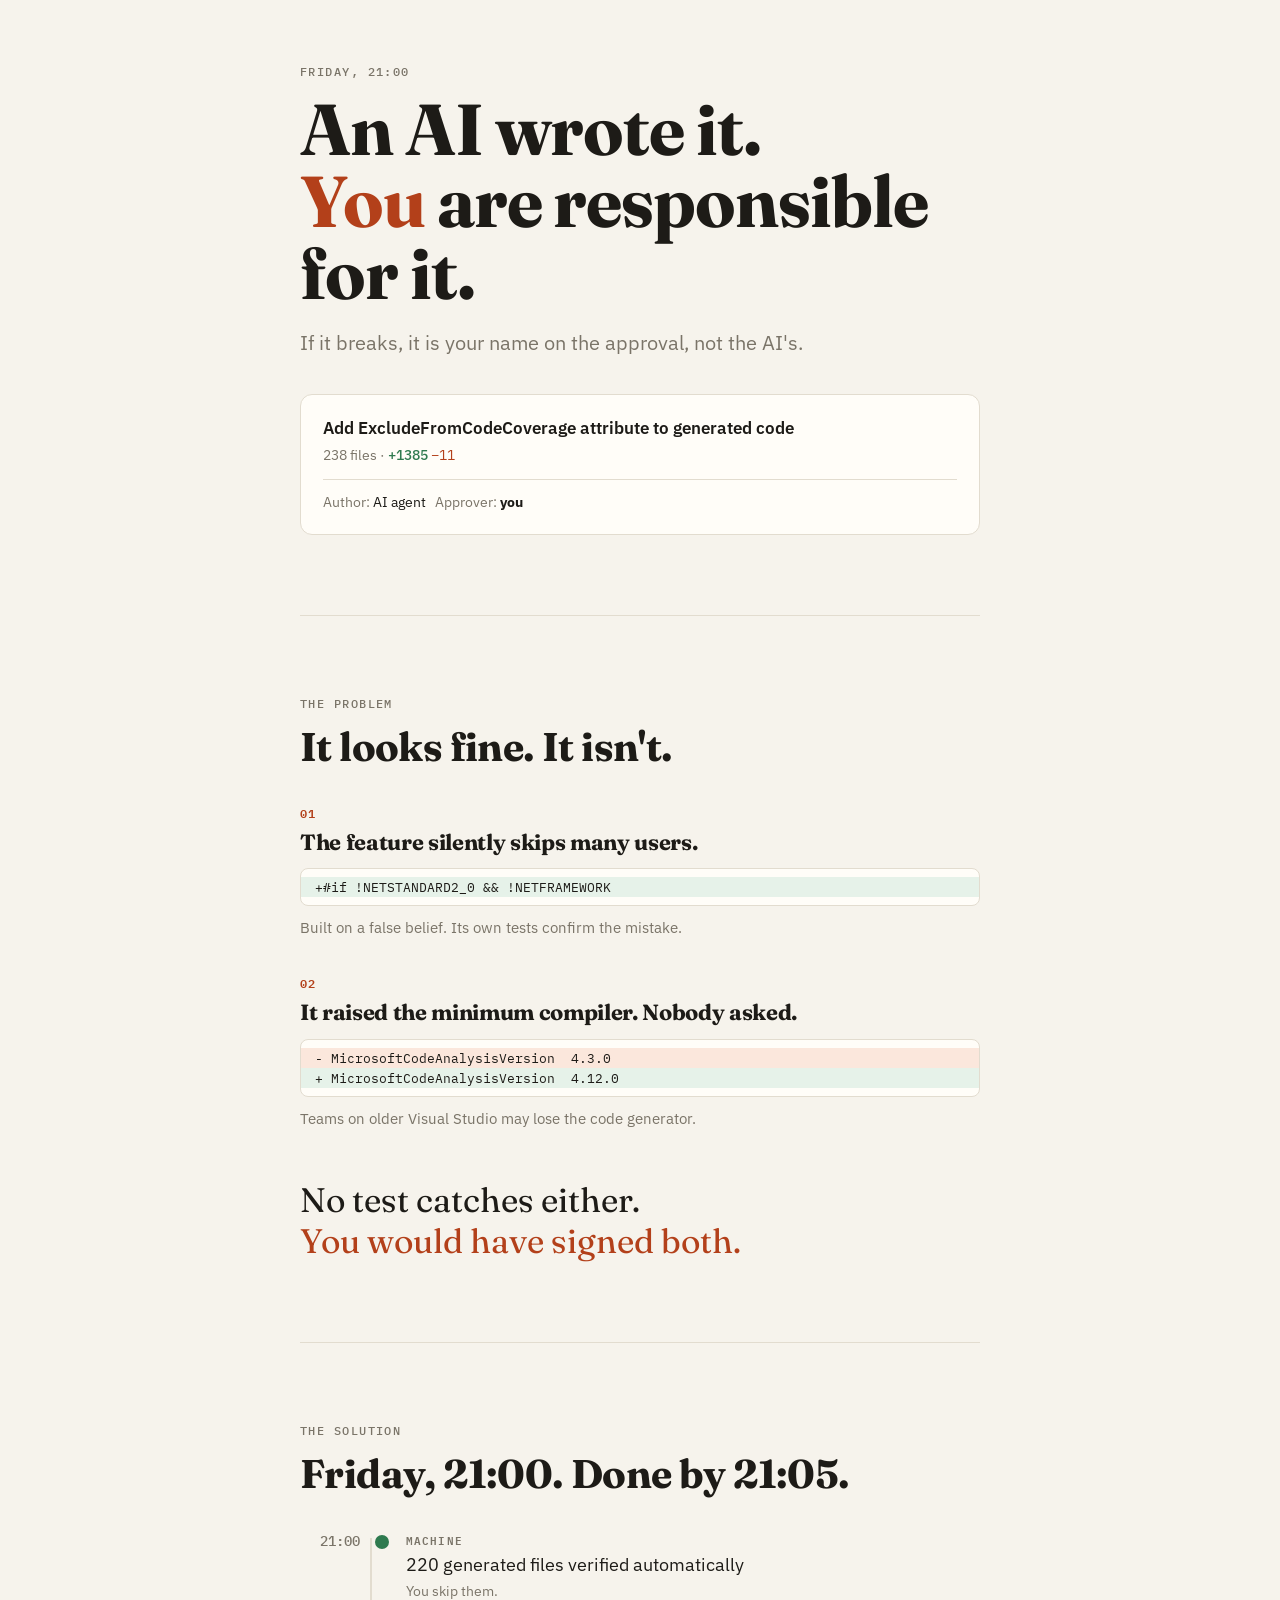
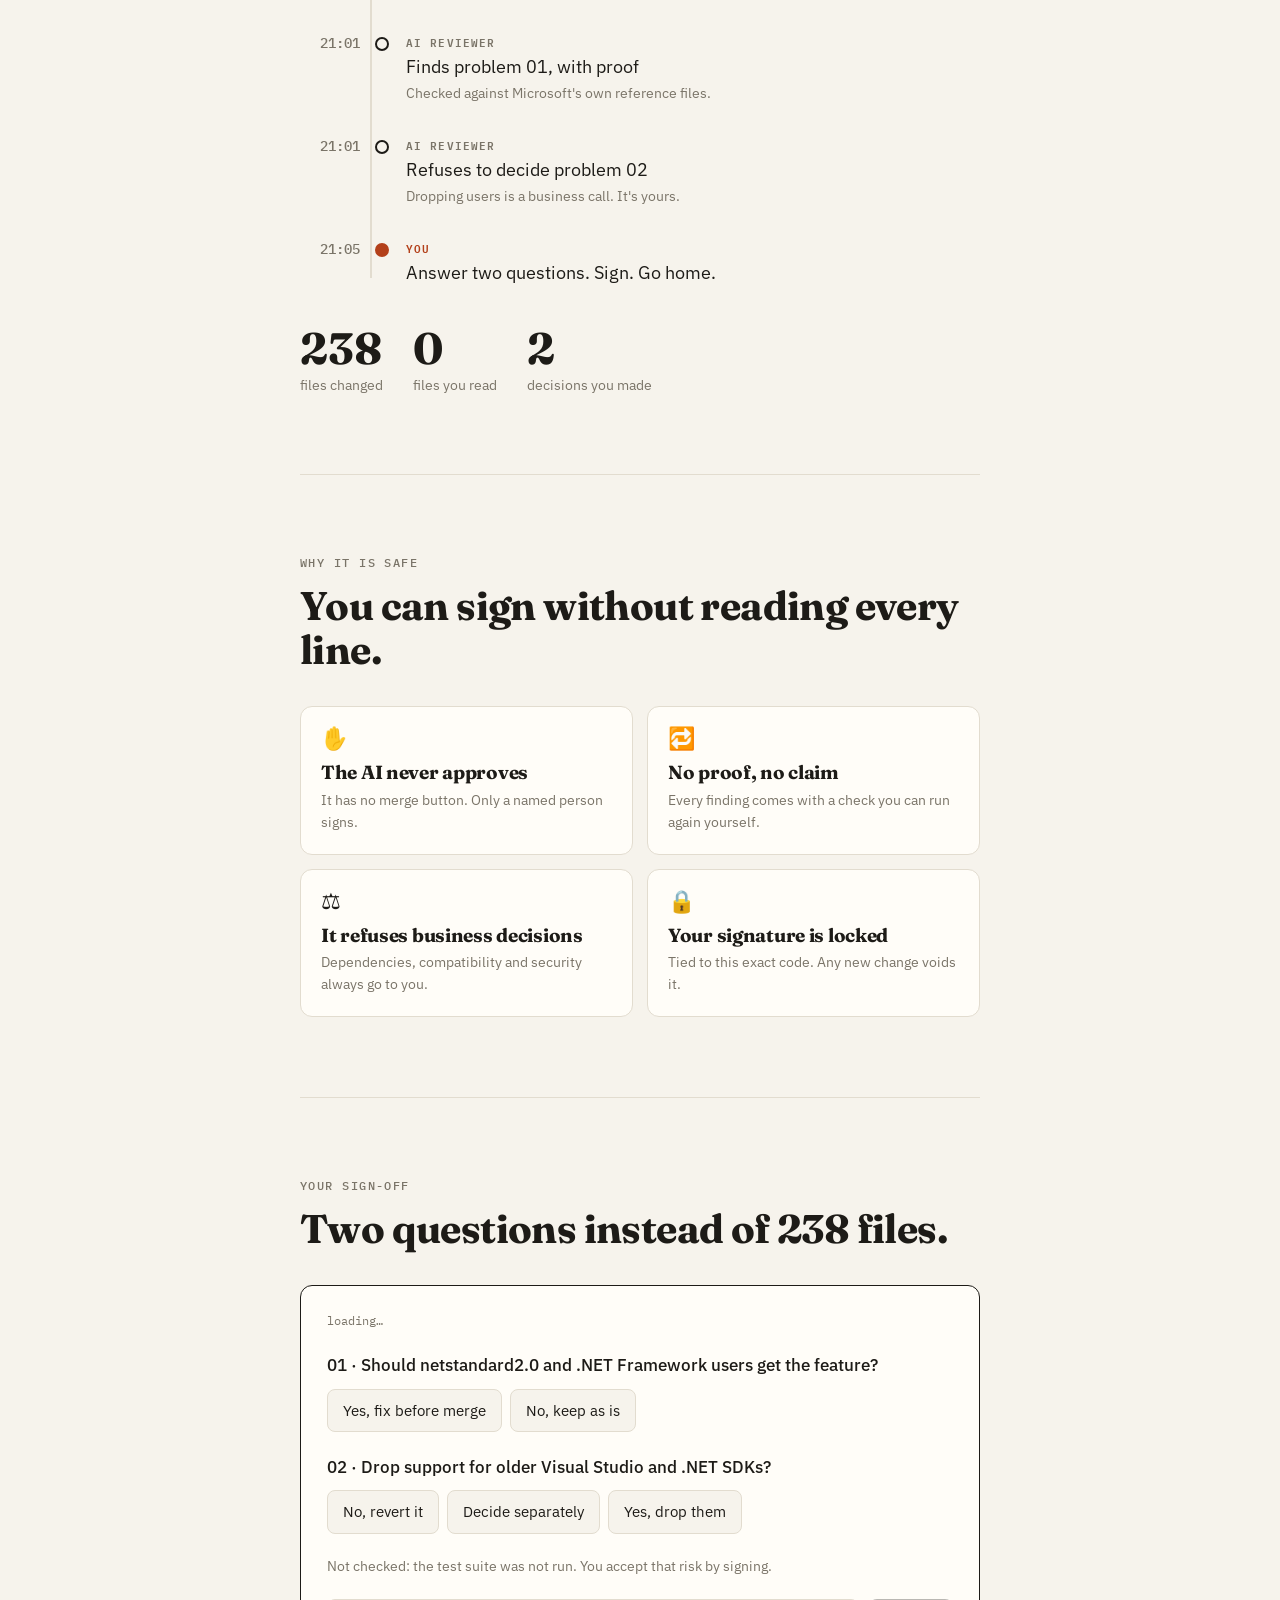
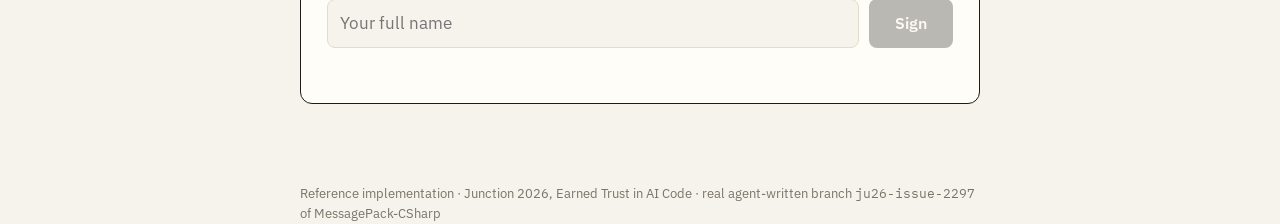
==== commit 4da69837: "Lead with personal accountability; add Friday 21:00 flow and safety rules Co-Authored-By: Claude Opu" ====
--- a/web/index.html
+++ b/web/index.html
@@ -9,11 +9,11 @@
 <style>
 :root{
   --paper:#f6f3ec; --card:#fffdf8; --ink:#1d1b17; --muted:#7a7468; --rule:#e2dccf;
-  --green:#2f7a4f; --red:#b3401a; --red-bg:#fbe7dc; --add:#e6f2e9; --del:#fbe7dc;
+  --green:#2f7a4f; --red:#b3401a; --add:#e6f2e9; --del:#fbe7dc;
 }
 @media (prefers-color-scheme: dark){:root{
   --paper:#16150f; --card:#1f1d17; --ink:#ece7da; --muted:#a39d8f; --rule:#34302a;
-  --green:#7fcf9c; --red:#f0a06c; --red-bg:#3a2417; --add:#1c3125; --del:#3a2417;
+  --green:#7fcf9c; --red:#f0a06c; --add:#1c3125; --del:#3a2417;
 }}
 *{box-sizing:border-box}
 body{margin:0;background:var(--paper);color:var(--ink);font:17px/1.55 "IBM Plex Sans",system-ui,sans-serif}
@@ -21,44 +21,55 @@
 h1,h2,h3{font-family:Fraunces,Georgia,serif;letter-spacing:-.015em;margin:0;font-weight:700}
 .mono,pre{font-family:"IBM Plex Mono",ui-monospace,monospace}
 .kicker{font:500 12px "IBM Plex Mono";text-transform:uppercase;letter-spacing:.12em;color:var(--muted);margin-bottom:14px}
-section{padding:72px 0;border-top:1px solid var(--rule)}
-section:first-of-type{border-top:0;padding-top:56px}
-h1{font-size:clamp(34px,6vw,54px);line-height:1.05}
-h2{font-size:clamp(28px,4.5vw,40px);line-height:1.1;margin-bottom:22px}
-p.big{font-size:20px;color:var(--muted);margin:16px 0 0;max-width:34em}
-
-/* The pull request as it arrives */
-.pr{background:var(--card);border:1px solid var(--rule);border-radius:12px;padding:22px 24px;margin-top:30px}
-.pr .t{font-weight:600;font-size:18px}
+section{padding:80px 0;border-top:1px solid var(--rule)}
+section:first-of-type{border-top:0;padding-top:64px}
+h1{font-size:clamp(40px,8vw,72px);line-height:1}
+h1 em{font-style:normal;color:var(--red)}
+h2{font-size:clamp(28px,4.5vw,40px);line-height:1.1;margin-bottom:34px}
+.lead{font-size:20px;color:var(--muted);margin-top:18px}
+
+.pr{background:var(--card);border:1px solid var(--rule);border-radius:12px;padding:20px 22px;margin-top:36px}
+.pr .t{font-weight:600}
 .pr .m{font-size:14px;color:var(--muted);margin-top:4px}
 .pr .m b{color:var(--green);font-weight:500}.pr .m i{font-style:normal;color:var(--red)}
-.pr .say{margin-top:16px;padding-top:16px;border-top:1px solid var(--rule);font-size:15px}
-.pr .say div{margin:4px 0}.pr .say span{color:var(--green);margin-right:8px}
-.q{font-family:Fraunces,Georgia,serif;font-size:26px;margin-top:34px}
-
-/* The two problems */
-.prob{margin-top:40px}
-.prob .n{font:600 13px "IBM Plex Mono";color:var(--red);letter-spacing:.06em}
-.prob h3{font-size:24px;margin:6px 0 14px;line-height:1.2}
-pre{margin:0;font-size:12.5px;line-height:1.6;background:var(--card);border:1px solid var(--rule);border-radius:8px;padding:10px 0;overflow-x:auto}
+.pr .by{font-size:14px;margin-top:12px;padding-top:12px;border-top:1px solid var(--rule)}
+.pr .by span{color:var(--muted)}
+
+/* Problem */
+.probs{display:grid;gap:34px}
+.prob .n{font:600 12px "IBM Plex Mono";color:var(--red);letter-spacing:.08em;margin-bottom:6px}
+.prob h3{font-size:22px;line-height:1.25;margin-bottom:12px}
+pre{margin:0;font-size:12.5px;line-height:1.6;background:var(--card);border:1px solid var(--rule);border-radius:8px;padding:8px 0;overflow-x:auto}
 pre span{display:block;padding:0 14px;white-space:pre}
-pre .a{background:var(--add)}pre .d{background:var(--del)}pre .c{color:var(--muted)}
-.claim{margin-top:12px;font-size:15px;border-left:3px solid var(--rule);padding-left:14px;color:var(--muted)}
-.claim b{color:var(--ink);font-weight:500}
-.hurt{margin-top:12px;font-size:16px}
-.hurt::before{content:"Who gets hurt  ";font:600 11px "IBM Plex Mono";text-transform:uppercase;letter-spacing:.08em;color:var(--red);margin-right:6px}
-.punch{margin-top:56px;font-family:Fraunces,Georgia,serif;font-size:clamp(26px,4vw,34px);line-height:1.2}
+pre .a{background:var(--add)}pre .d{background:var(--del)}
+.prob p{margin:10px 0 0;font-size:15px;color:var(--muted)}
+.punch{margin-top:50px;font-family:Fraunces,Georgia,serif;font-size:clamp(26px,4vw,34px);line-height:1.2}
 .punch em{font-style:normal;color:var(--red)}
 
-/* Who decides what */
-.who{display:grid;gap:0;margin-top:8px}
-.who>div{display:grid;grid-template-columns:150px 1fr;gap:20px;padding:22px 0;border-bottom:1px solid var(--rule)}
-.who>div:last-child{border-bottom:0}
-.who .r{font:600 12px "IBM Plex Mono";text-transform:uppercase;letter-spacing:.08em;padding-top:4px}
-.who .r small{display:block;font-weight:400;color:var(--muted);text-transform:none;letter-spacing:0;font-size:12px;margin-top:4px}
-.who .x{font-size:17px}
-.who .x .s{font-size:14px;color:var(--muted);margin-top:4px}
-.who .human .r{color:var(--red)}
+/* Friday 21:00 timeline */
+.tl{position:relative;margin-left:8px}
+.tl::before{content:"";position:absolute;left:62px;top:8px;bottom:8px;width:2px;background:var(--rule)}
+.step{display:grid;grid-template-columns:52px 22px 1fr;gap:12px;padding:0 0 30px;position:relative}
+.step:last-child{padding-bottom:0}
+.step .tm{font:500 14px "IBM Plex Mono";color:var(--muted);padding-top:2px;text-align:right}
+.step .dot{width:14px;height:14px;border-radius:50%;background:var(--paper);border:2px solid var(--muted);margin:5px 0 0 3px;position:relative;z-index:1}
+.step.m .dot{border-color:var(--green);background:var(--green)}
+.step.ai .dot{border-color:var(--ink)}
+.step.you .dot{border-color:var(--red);background:var(--red)}
+.step .w{font:600 11px "IBM Plex Mono";text-transform:uppercase;letter-spacing:.1em;color:var(--muted)}
+.step.you .w{color:var(--red)}
+.step .x{font-size:18px;margin-top:2px}
+.step .x small{display:block;font-size:14px;color:var(--muted);margin-top:2px}
+.total{margin-top:40px;display:flex;gap:30px;flex-wrap:wrap}
+.total div{font-family:Fraunces,Georgia,serif;font-size:44px;font-weight:700;line-height:1}
+.total div small{display:block;font:400 14px "IBM Plex Sans";color:var(--muted);margin-top:6px}
+
+/* Why safe */
+.rules{display:grid;grid-template-columns:1fr 1fr;gap:14px}
+.rule{background:var(--card);border:1px solid var(--rule);border-radius:12px;padding:20px}
+.rule .ic{font-size:22px;line-height:1;margin-bottom:12px}
+.rule h3{font-size:19px;line-height:1.2}
+.rule p{margin:6px 0 0;font-size:14px;color:var(--muted)}
 
 /* Sign */
 .sign{background:var(--card);border:1.5px solid var(--ink);border-radius:12px;padding:26px}
@@ -72,7 +83,6 @@
 .choices input:checked+span{background:var(--ink);color:var(--paper);border-color:var(--ink)}
 .choices input:focus-visible+span{outline:2px solid var(--red)}
 .gaps{margin-top:22px;font-size:14px;color:var(--muted)}
-.gaps b{color:var(--ink);font-weight:500}
 .nm{display:flex;gap:10px;margin-top:22px;flex-wrap:wrap}
 .nm input{flex:1;min-width:200px;font:inherit;background:var(--paper);color:var(--ink);border:1px solid var(--rule);border-radius:8px;padding:10px 12px}
 .nm button{font:600 16px "IBM Plex Sans";background:var(--ink);color:var(--paper);border:0;padding:10px 26px;border-radius:8px;cursor:pointer}
@@ -82,81 +92,76 @@
 .log div{display:flex;gap:14px;flex-wrap:wrap;font-size:14px;padding:10px 0;border-top:1px solid var(--rule)}
 .log .mono{color:var(--muted);font-size:12px}
 footer{padding:20px 0 60px;color:var(--muted);font-size:13px}
-@media (max-width:600px){.who>div{grid-template-columns:1fr;gap:6px}}
+@media (max-width:600px){.rules{grid-template-columns:1fr}}
 </style>
 </head>
 <body>
 <main class="wrap">
 
 <section>
-  <div class="kicker">Friday, 16:40</div>
-  <h1>An AI agent opens a pull request. Your name goes on the approval.</h1>
+  <div class="kicker">Friday, 21:00</div>
+  <h1>An AI wrote it.<br><em>You</em> are responsible for it.</h1>
+  <p class="lead">If it breaks, it is your name on the approval, not the AI's.</p>
   <div class="pr">
     <div class="t">Add ExcludeFromCodeCoverage attribute to generated code</div>
-    <div class="m"><span id="files">238</span> files · <b>+<span id="add">1385</span></b> <i>−<span id="del">11</span></i> · requirement <span class="mono">REQ-2297</span></div>
-    <div class="say">
-      <div><span>✓</span>All generated code is now excluded from coverage</div>
-      <div><span>✓</span>Tests added</div>
-      <div><span>✓</span>Documentation updated</div>
-    </div>
-  </div>
-  <div class="q">Would you approve it?</div>
-  <p class="big">Almost all of the diff is generated code that looks identical. Nobody reads 238 files on a Friday.</p>
-</section>
-
-<section>
-  <div class="kicker">What is hiding in it</div>
-  <h2>Two problems that none of the agent's checks would catch.</h2>
-
-  <div class="prob">
-    <div class="n">01 · THE FEATURE QUIETLY SKIPS MANY USERS</div>
-    <h3>The agent believed something false and built it in.</h3>
-<pre><span class="a">+#if !NETSTANDARD2_0 && !NETFRAMEWORK</span><span class="a">+   [ExcludeFromCodeCoverage]</span><span class="a">+#endif</span></pre>
-    <div class="claim">The agent wrote in the README: <b>“not available on netstandard2.0 or .NET Framework.”</b><br>
-      Microsoft's own reference assemblies show it is available on both. Its tests check that the wrong behaviour is there.</div>
-    <div class="hurt">Every library built for netstandard2.0, a common target for NuGet packages. The docs tell them this is expected.</div>
-  </div>
-
-  <div class="prob">
-    <div class="n">02 · A CHANGE NOBODY ASKED FOR</div>
-    <h3>It also raised the minimum compiler version.</h3>
-<pre><span class="c">  Directory.Packages.props</span><span class="d">- MicrosoftCodeAnalysisVersion  4.3.0</span><span class="a">+ MicrosoftCodeAnalysisVersion  4.12.0</span></pre>
-    <div class="claim">Not in the requirement, not in the description. <b>The same line is in all four pull requests this agent wrote.</b></div>
-    <div class="hurt">Teams on Visual Studio older than 17.12 or a .NET SDK older than 9, whose code generator may stop loading.</div>
-  </div>
-
-  <div class="punch">No test catches either.<br><em>Both break a promise to users.</em></div>
-</section>
-
-<section>
-  <div class="kicker">So who approves what</div>
-  <h2>AI does the reading. A person makes the call.</h2>
-  <div class="who">
-    <div>
-      <div class="r">Machine<small>deterministic check</small></div>
-      <div class="x">Proved <span id="proven">220</span> generated files contain only the new attribute.
-        <div class="s">Same answer every run, no AI involved. Nobody needs to read them.</div></div>
-    </div>
-    <div>
-      <div class="r">AI reviewer<small>advice with evidence</small></div>
-      <div class="x">Found problem 01 and checked it against Microsoft's reference assemblies.
-        <div class="s">Never approves. A finding without a check anyone can re-run is not shown.</div></div>
-    </div>
-    <div>
-      <div class="r">AI reviewer<small>refused to decide</small></div>
-      <div class="x">Flagged problem 02 and would not judge it.
-        <div class="s">Dropping support for older tools is a product decision, not a code question.</div></div>
-    </div>
-    <div class="human">
-      <div class="r">Named owner<small>accountable</small></div>
-      <div class="x">Answers two questions and signs.
-        <div class="s">The signature is locked to this exact commit and evidence. Any new push voids it.</div></div>
-    </div>
-  </div>
-</section>
-
-<section>
-  <div class="kicker">Sign-off</div>
+    <div class="m"><span id="files">238</span> files · <b>+<span id="add">1385</span></b> <i>−<span id="del">11</span></i></div>
+    <div class="by"><span>Author:</span> AI agent &nbsp; <span>Approver:</span> <b>you</b></div>
+  </div>
+</section>
+
+<section>
+  <div class="kicker">The problem</div>
+  <h2>It looks fine. It isn't.</h2>
+  <div class="probs">
+    <div class="prob">
+      <div class="n">01</div>
+      <h3>The feature silently skips many users.</h3>
+<pre><span class="a">+#if !NETSTANDARD2_0 && !NETFRAMEWORK</span></pre>
+      <p>Built on a false belief. Its own tests confirm the mistake.</p>
+    </div>
+    <div class="prob">
+      <div class="n">02</div>
+      <h3>It raised the minimum compiler. Nobody asked.</h3>
+<pre><span class="d">- MicrosoftCodeAnalysisVersion  4.3.0</span><span class="a">+ MicrosoftCodeAnalysisVersion  4.12.0</span></pre>
+      <p>Teams on older Visual Studio may lose the code generator.</p>
+    </div>
+  </div>
+  <div class="punch">No test catches either.<br><em>You would have signed both.</em></div>
+</section>
+
+<section>
+  <div class="kicker">The solution</div>
+  <h2>Friday, 21:00. Done by 21:05.</h2>
+  <div class="tl">
+    <div class="step m"><div class="tm">21:00</div><div class="dot"></div>
+      <div><div class="w">Machine</div><div class="x"><span id="proven">220</span> generated files verified automatically<small>You skip them.</small></div></div></div>
+    <div class="step ai"><div class="tm">21:01</div><div class="dot"></div>
+      <div><div class="w">AI reviewer</div><div class="x">Finds problem 01, with proof<small>Checked against Microsoft's own reference files.</small></div></div></div>
+    <div class="step ai"><div class="tm">21:01</div><div class="dot"></div>
+      <div><div class="w">AI reviewer</div><div class="x">Refuses to decide problem 02<small>Dropping users is a business call. It's yours.</small></div></div></div>
+    <div class="step you"><div class="tm">21:05</div><div class="dot"></div>
+      <div><div class="w">You</div><div class="x">Answer two questions. Sign. Go home.</div></div></div>
+  </div>
+  <div class="total">
+    <div><span id="files2">238</span><small>files changed</small></div>
+    <div>0<small>files you read</small></div>
+    <div>2<small>decisions you made</small></div>
+  </div>
+</section>
+
+<section>
+  <div class="kicker">Why it is safe</div>
+  <h2>You can sign without reading every line.</h2>
+  <div class="rules">
+    <div class="rule"><div class="ic">✋</div><h3>The AI never approves</h3><p>It has no merge button. Only a named person signs.</p></div>
+    <div class="rule"><div class="ic">🔁</div><h3>No proof, no claim</h3><p>Every finding comes with a check you can run again yourself.</p></div>
+    <div class="rule"><div class="ic">⚖️</div><h3>It refuses business decisions</h3><p>Dependencies, compatibility and security always go to you.</p></div>
+    <div class="rule"><div class="ic">🔒</div><h3>Your signature is locked</h3><p>Tied to this exact code. Any new change voids it.</p></div>
+  </div>
+</section>
+
+<section>
+  <div class="kicker">Your sign-off</div>
   <h2>Two questions instead of 238 files.</h2>
   <div class="sign">
     <div class="meta mono" id="meta">loading…</div>
@@ -168,14 +173,14 @@
       </div>
     </div>
     <div class="qrow">
-      <div class="ql">02 · Do we drop support for older Visual Studio and .NET SDKs?</div>
+      <div class="ql">02 · Drop support for older Visual Studio and .NET SDKs?</div>
       <div class="choices">
         <label><input type="radio" name="R1" value="Revert it"><span>No, revert it</span></label>
-        <label><input type="radio" name="R1" value="Split into own PR"><span>Decide in a separate PR</span></label>
+        <label><input type="radio" name="R1" value="Split into own PR"><span>Decide separately</span></label>
         <label><input type="radio" name="R1" value="Accept the support drop"><span>Yes, drop them</span></label>
       </div>
     </div>
-    <div class="gaps"><b>Not checked, and you accept that:</b> the test suite was not run, and no real netstandard2.0 project was compiled.</div>
+    <div class="gaps">Not checked: the test suite was not run. You accept that risk by signing.</div>
     <div class="nm"><input id="owner" placeholder="Your full name" autocomplete="name"><button id="sign" disabled>Sign</button></div>
     <div class="why" id="why"></div>
     <div class="log" id="log"></div>
@@ -194,7 +199,7 @@
 async function main(){
   caseData = await (await fetch("/api/case/2297")).json();
   const k = caseData.checks;
-  $("#files").textContent = k.files_total;
+  $("#files").textContent = $("#files2").textContent = k.files_total;
   $("#add").textContent = k.lines[0];
   $("#del").textContent = k.lines[1];
   $("#proven").textContent = k.checks.find(x => x.id === "snapshot-shape").passed;
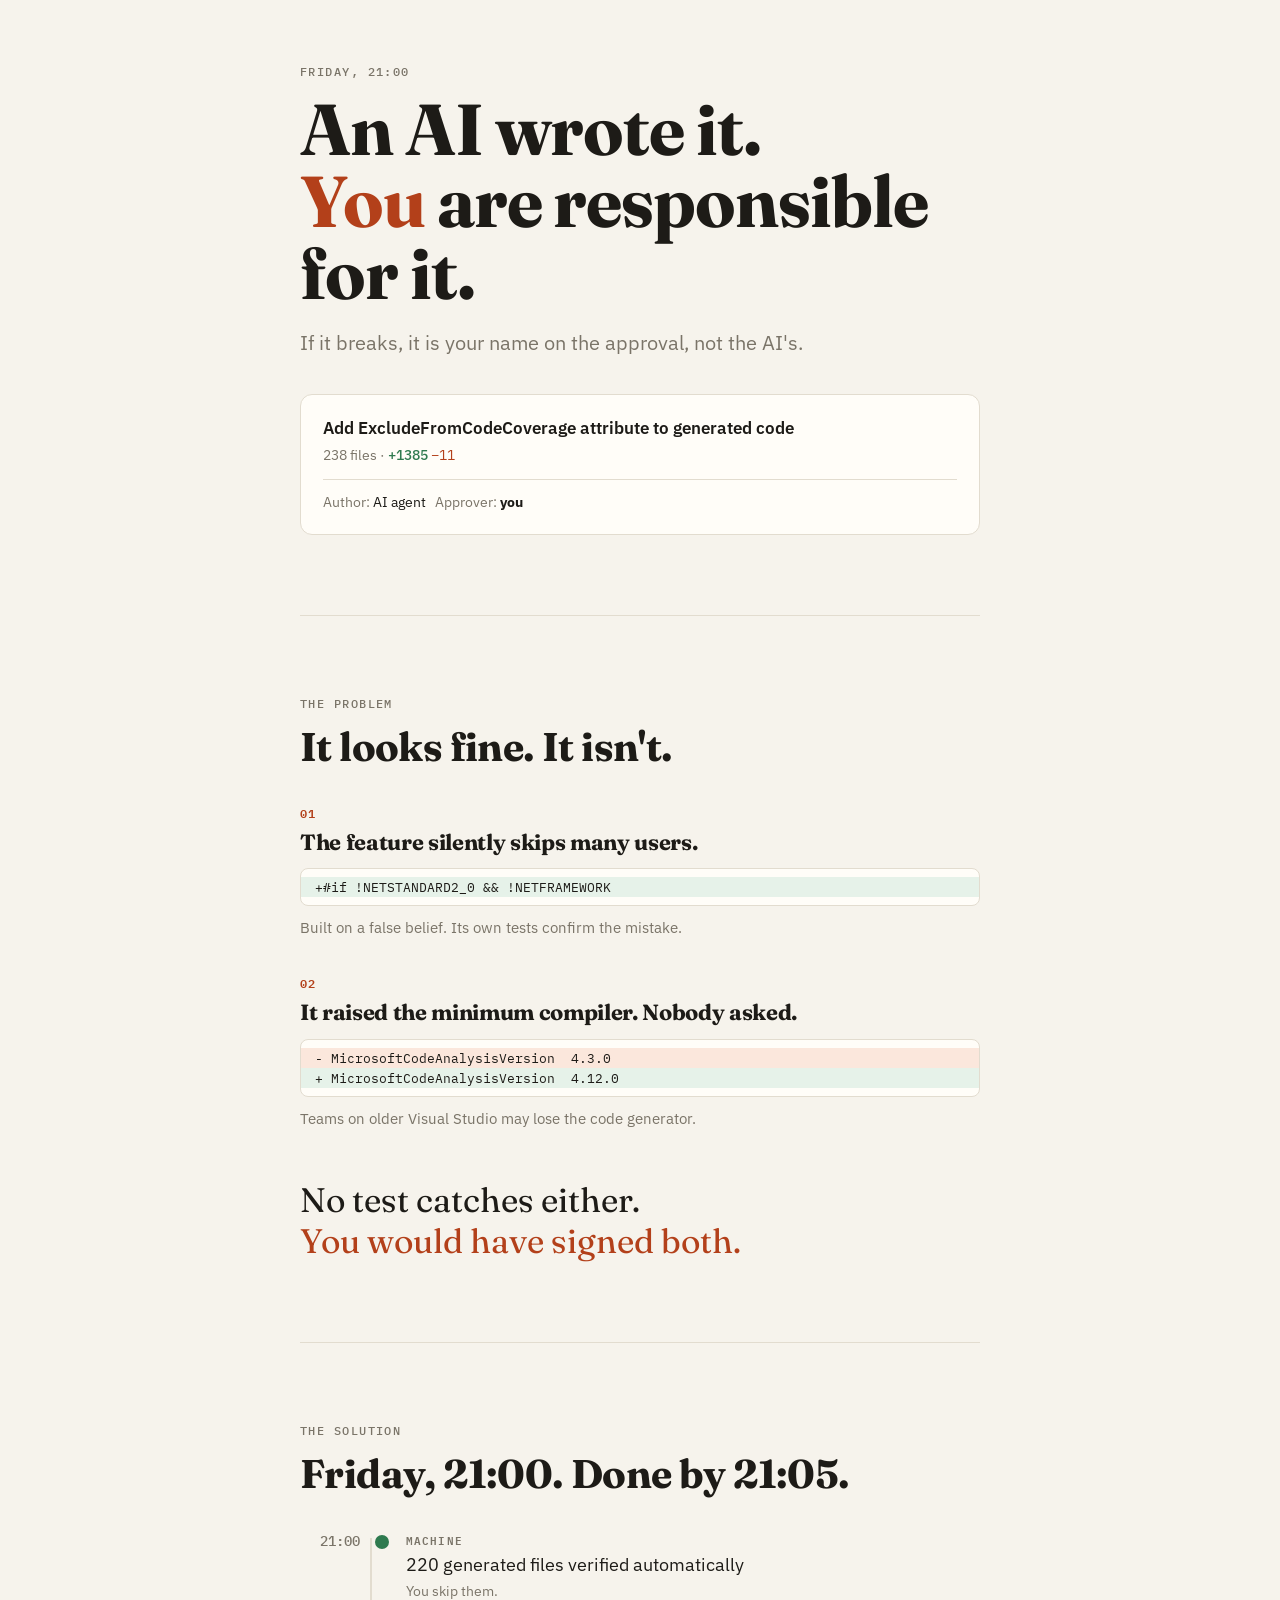
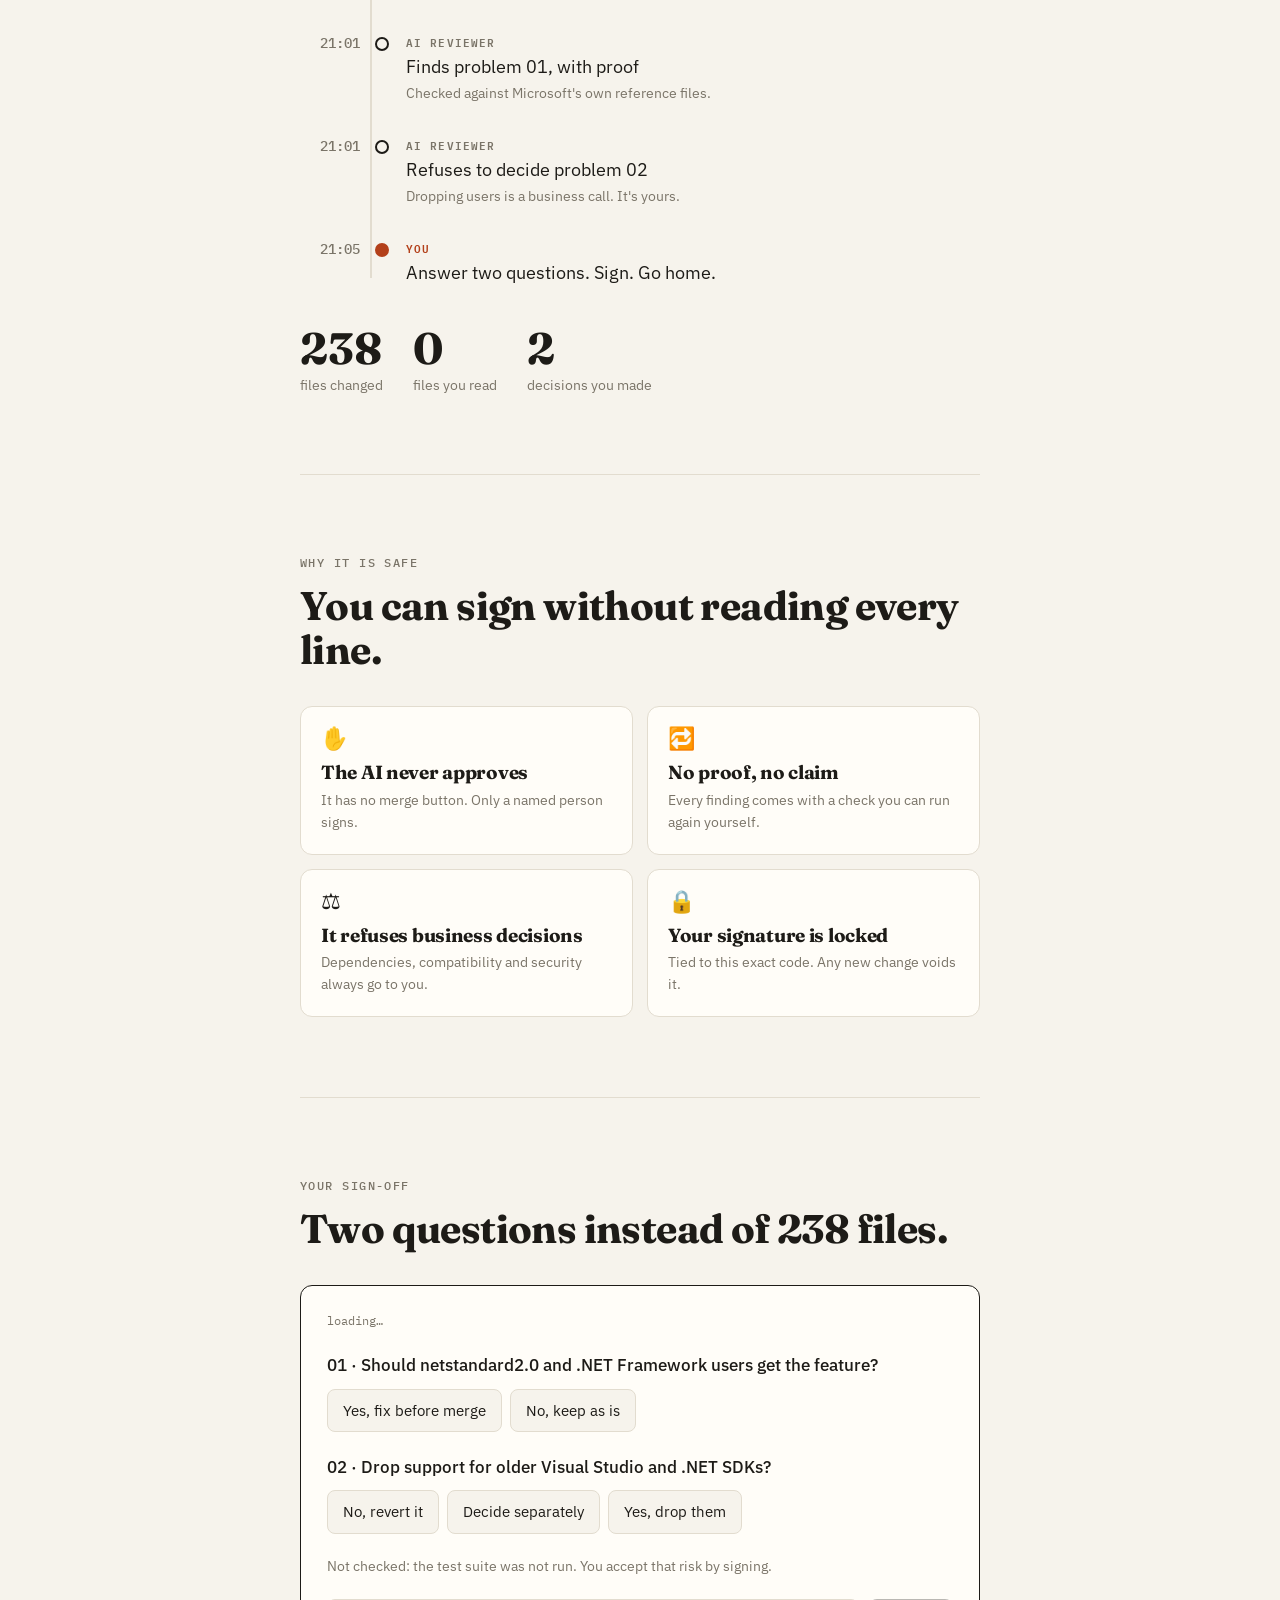
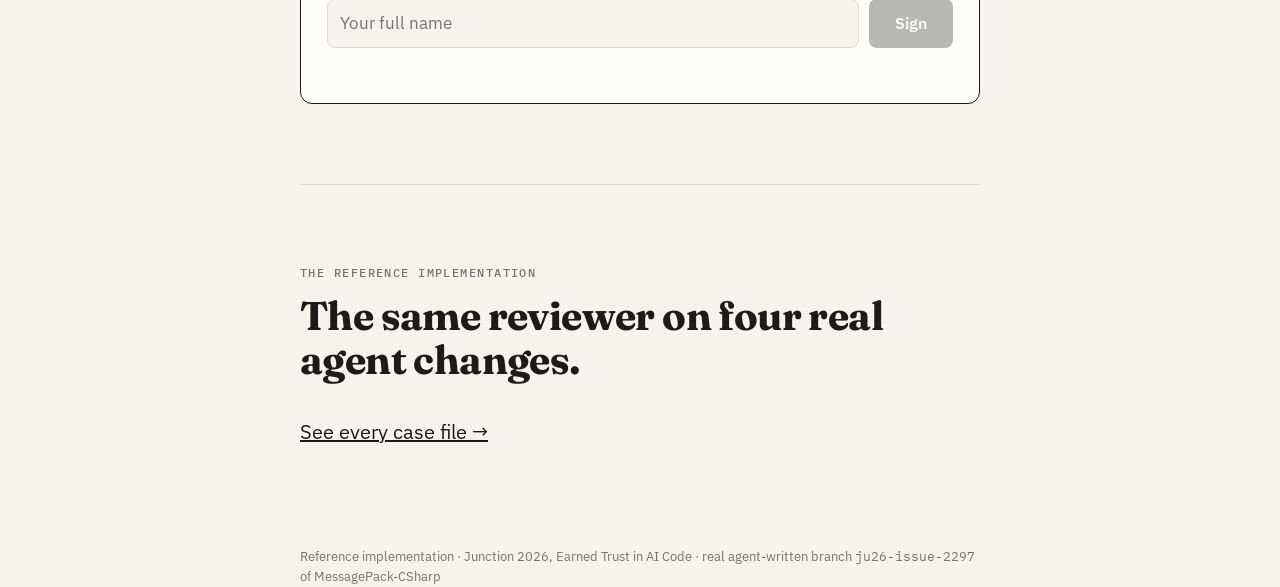
==== commit 8f6d909c: "Reviewer pipeline: deterministic proofs, policy gate, AI review, quote verifier, case pages for all " ====
--- a/web/index.html
+++ b/web/index.html
@@ -187,6 +187,12 @@
   </div>
 </section>
 
+<section>
+  <div class="kicker">The reference implementation</div>
+  <h2>The same reviewer on four real agent changes.</h2>
+  <p class="lead"><a href="/cases.html" style="color:var(--ink)">See every case file →</a></p>
+</section>
+
 </main>
 <footer class="wrap">Reference implementation · Junction 2026, Earned Trust in AI Code · real agent-written branch <span class="mono">ju26-issue-2297</span> of MessagePack-CSharp</footer>
 
@@ -198,12 +204,12 @@
 
 async function main(){
   caseData = await (await fetch("/api/case/2297")).json();
-  const k = caseData.checks;
-  $("#files").textContent = $("#files2").textContent = k.files_total;
-  $("#add").textContent = k.lines[0];
-  $("#del").textContent = k.lines[1];
-  $("#proven").textContent = k.checks.find(x => x.id === "snapshot-shape").passed;
-  $("#meta").textContent = `PR-2297 → REQ-2297 · commit ${k.head_commit.slice(0,8)} · evidence ${caseData.evidence_hash}`;
+  const k = caseData.stats;
+  $("#files").textContent = $("#files2").textContent = k.files;
+  $("#add").textContent = k.added;
+  $("#del").textContent = k.removed;
+  $("#proven").textContent = k.files_proven;
+  $("#meta").textContent = `PR-2297 → REQ-2297 · commit ${caseData.head_commit.slice(0,8)} · evidence ${caseData.evidence_hash}`;
   document.addEventListener("input", update); document.addEventListener("change", update); update();
   loadLog();
 }
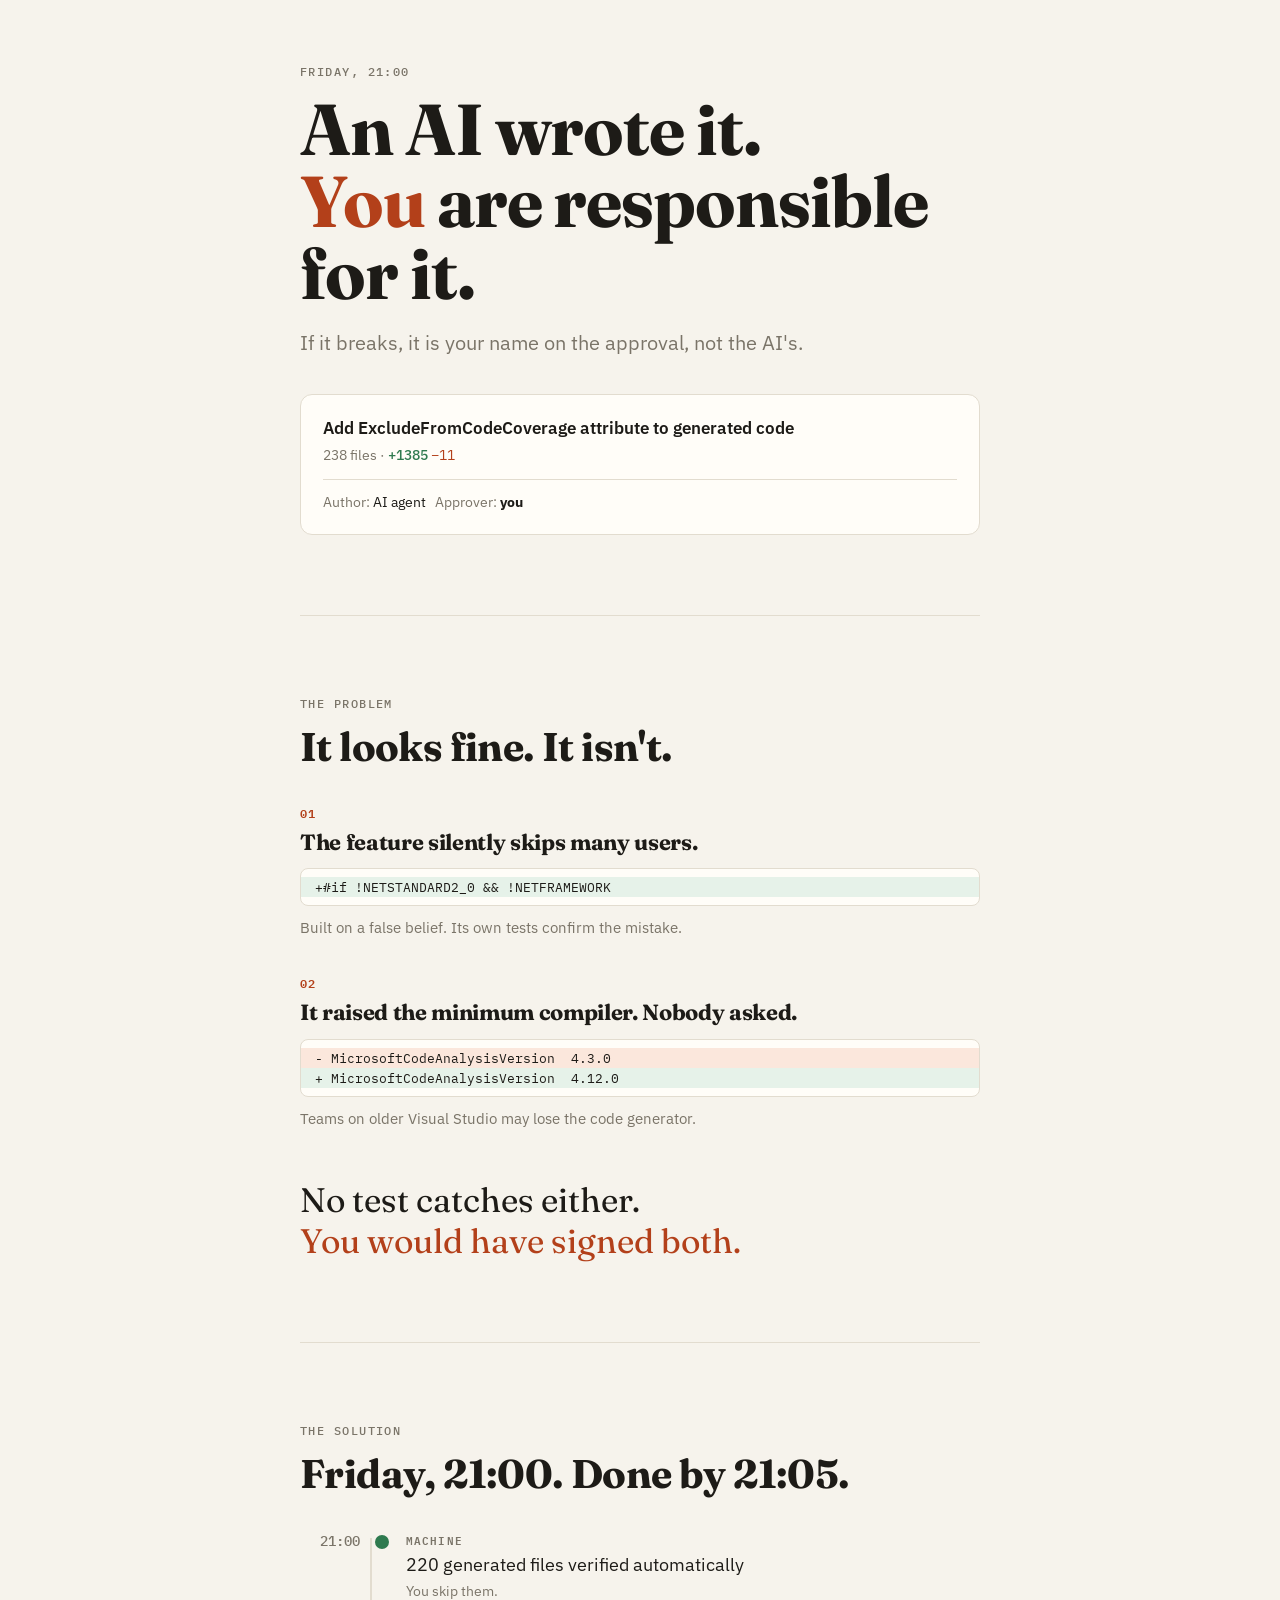
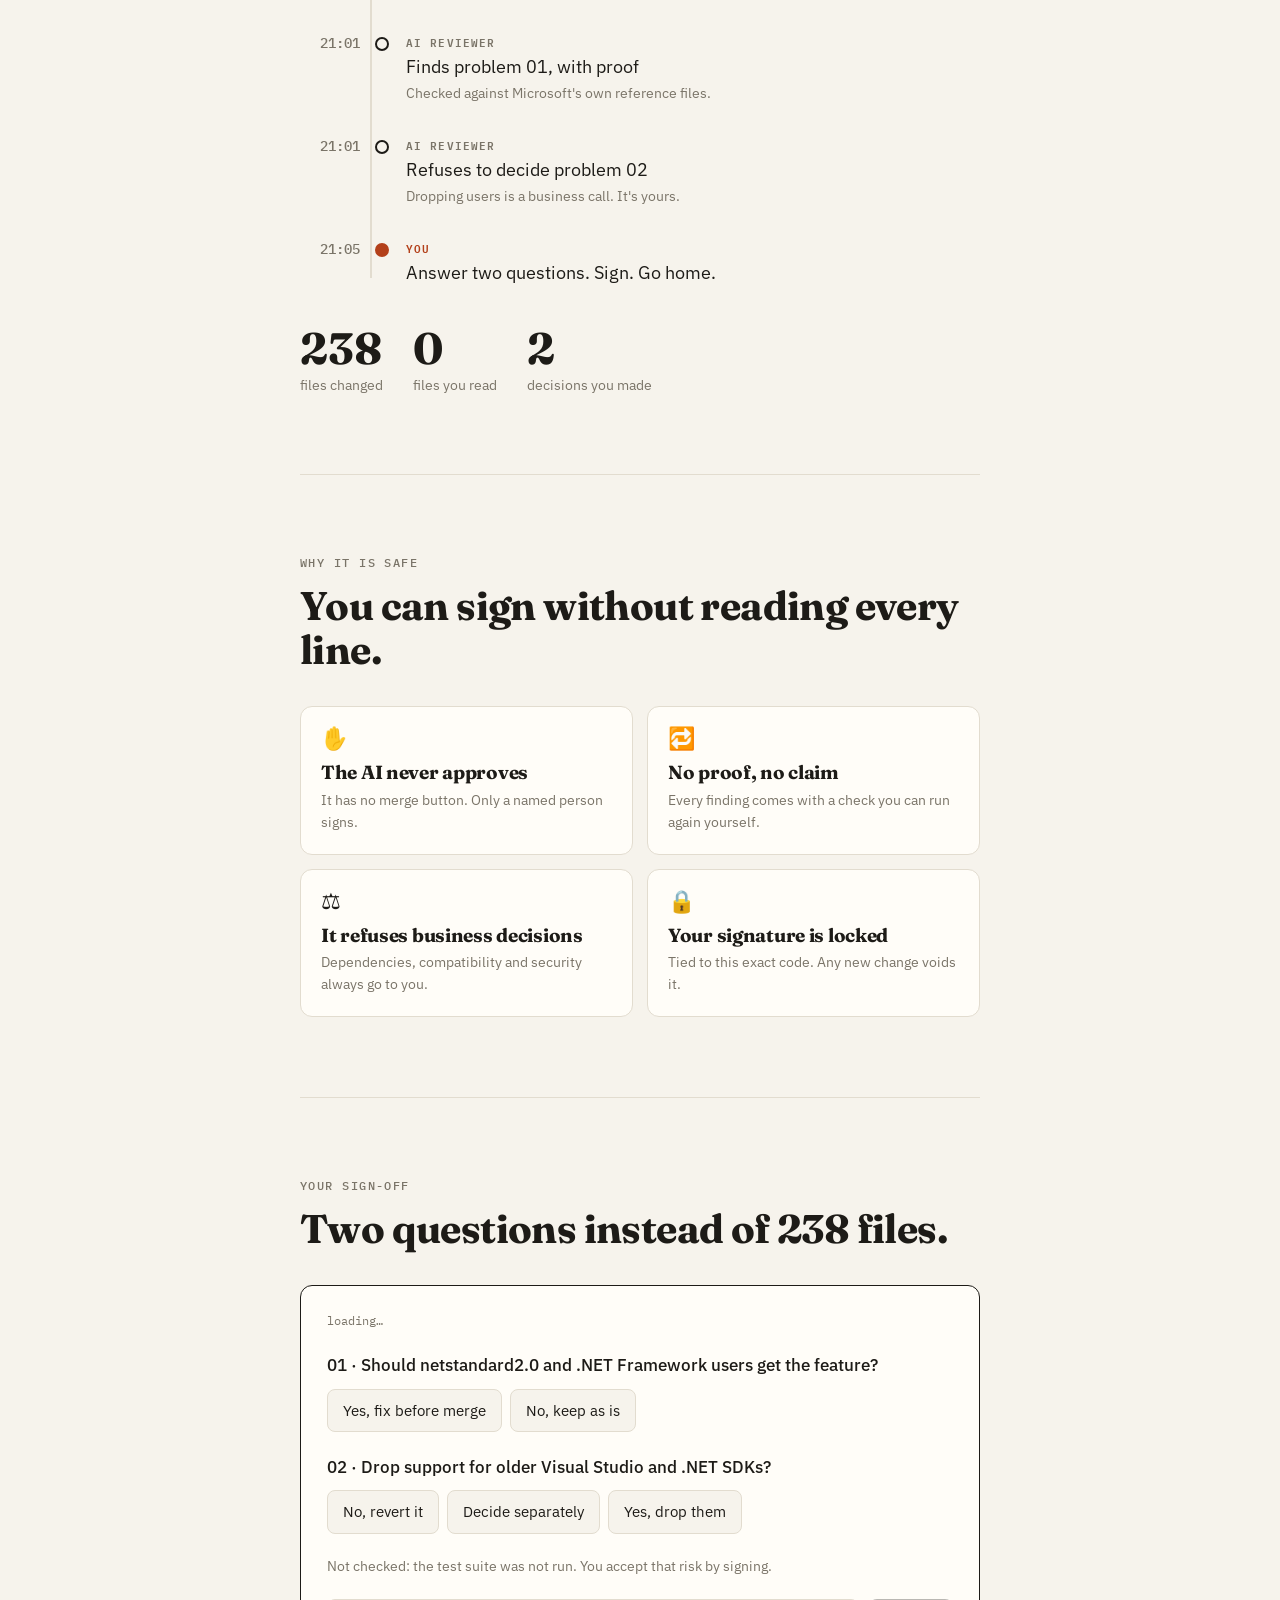
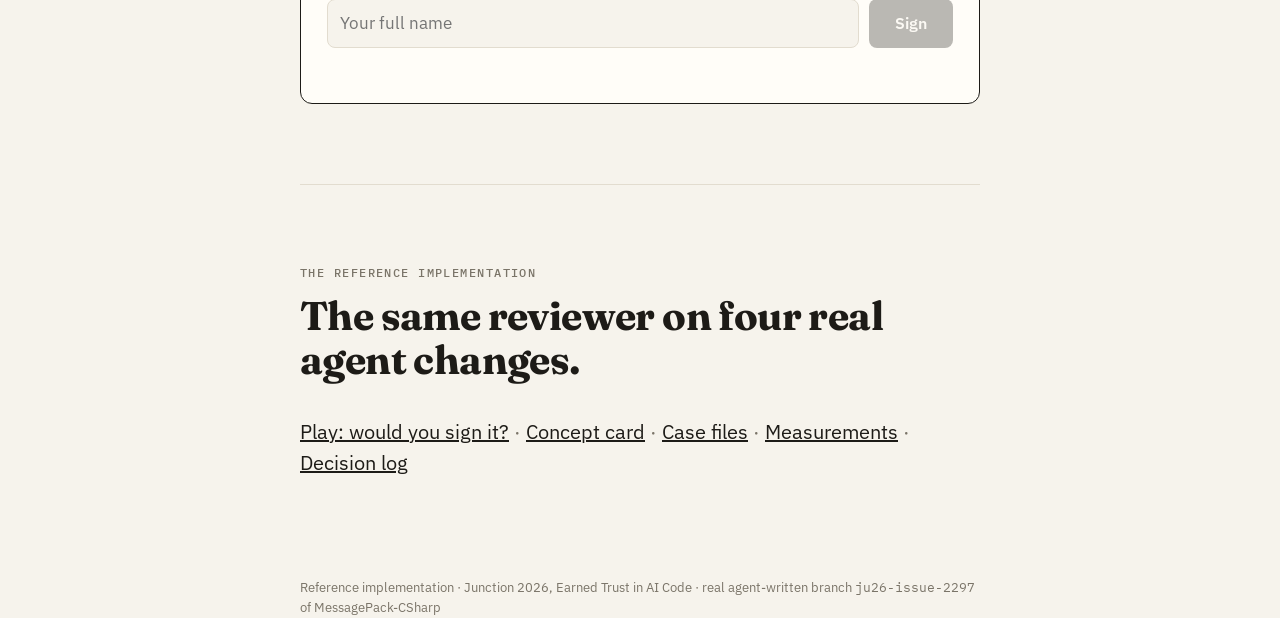
==== commit e0b2195c: "Concept card, measurements, decision log page, secret gate, planted-defect and stability runs Co-Aut" ====
--- a/web/index.html
+++ b/web/index.html
@@ -190,7 +190,7 @@
 <section>
   <div class="kicker">The reference implementation</div>
   <h2>The same reviewer on four real agent changes.</h2>
-  <p class="lead"><a href="/cases.html" style="color:var(--ink)">See every case file →</a></p>
+  <p class="lead"><a href="/play" style="color:var(--ink)">Play: would you sign it?</a> · <a href="/concept" style="color:var(--ink)">Concept card</a> · <a href="/cases" style="color:var(--ink)">Case files</a> · <a href="/metrics" style="color:var(--ink)">Measurements</a> · <a href="/log" style="color:var(--ink)">Decision log</a></p>
 </section>
 
 </main>
